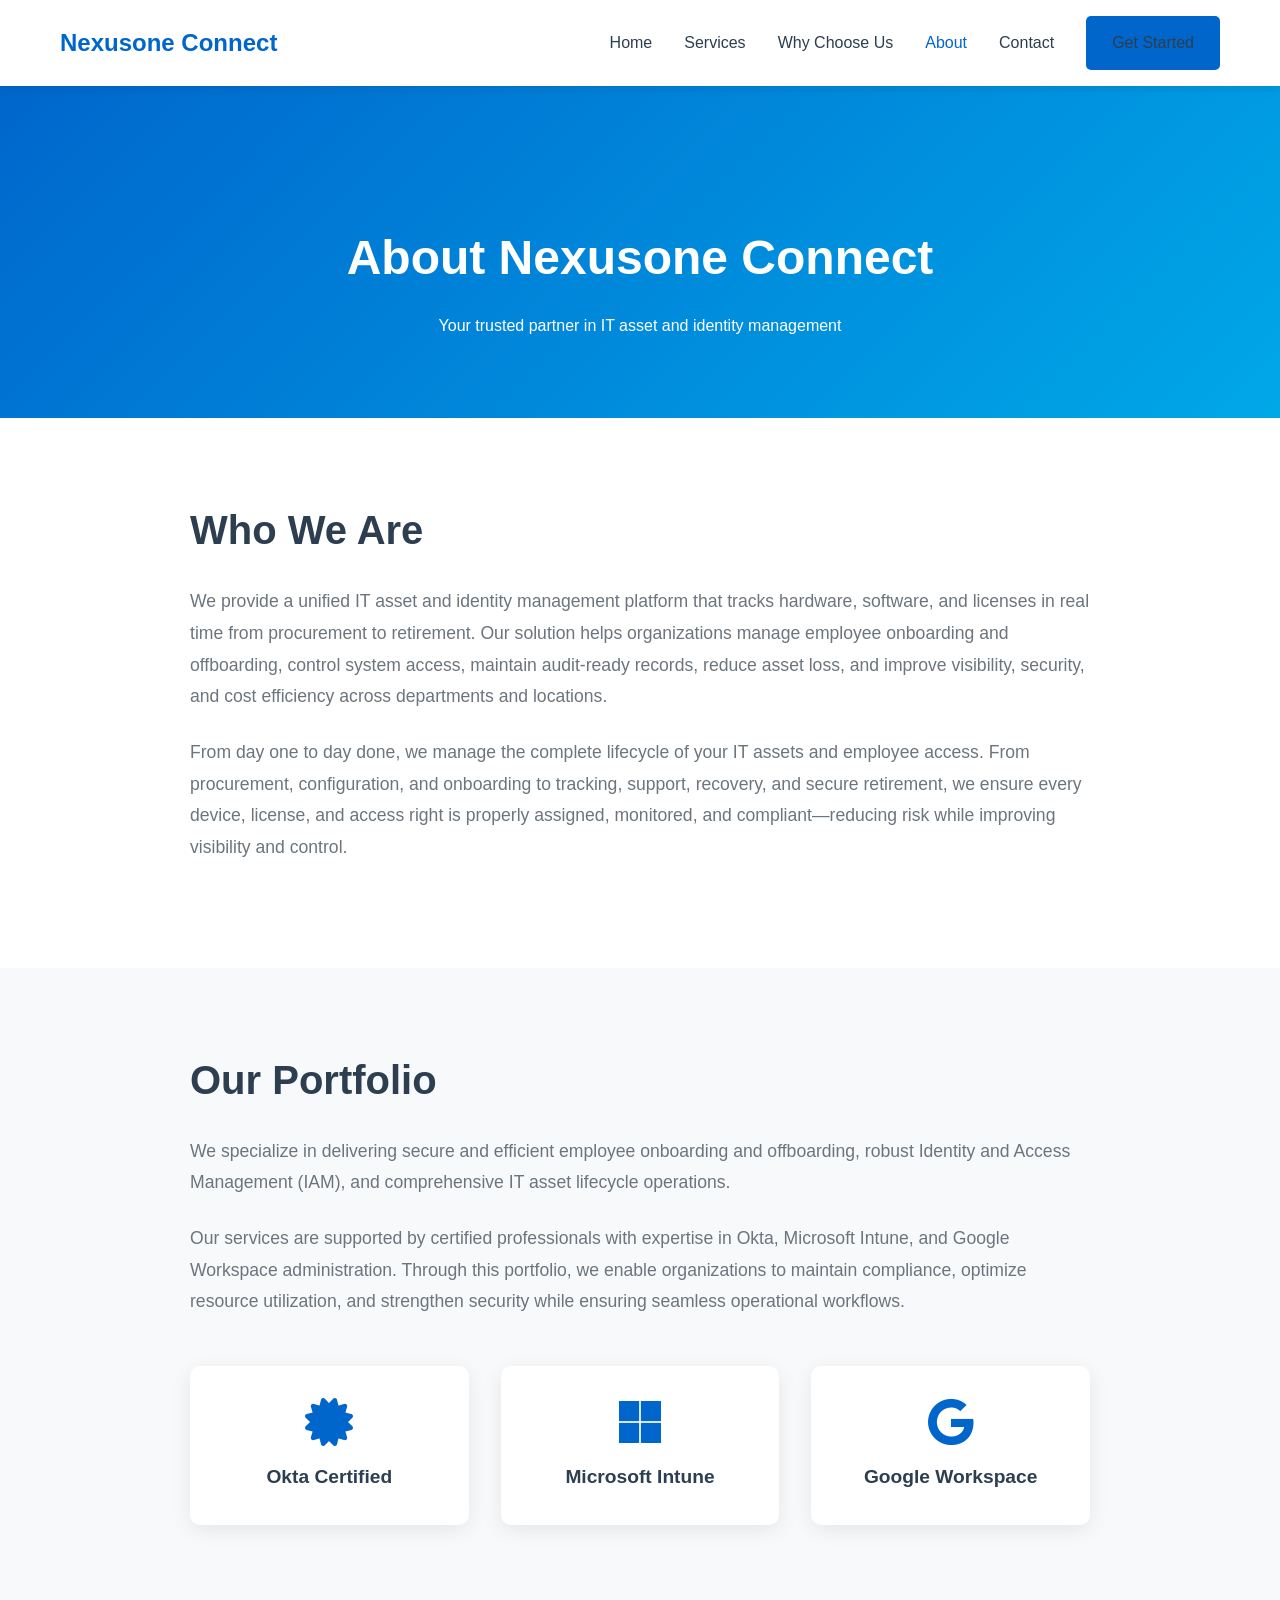
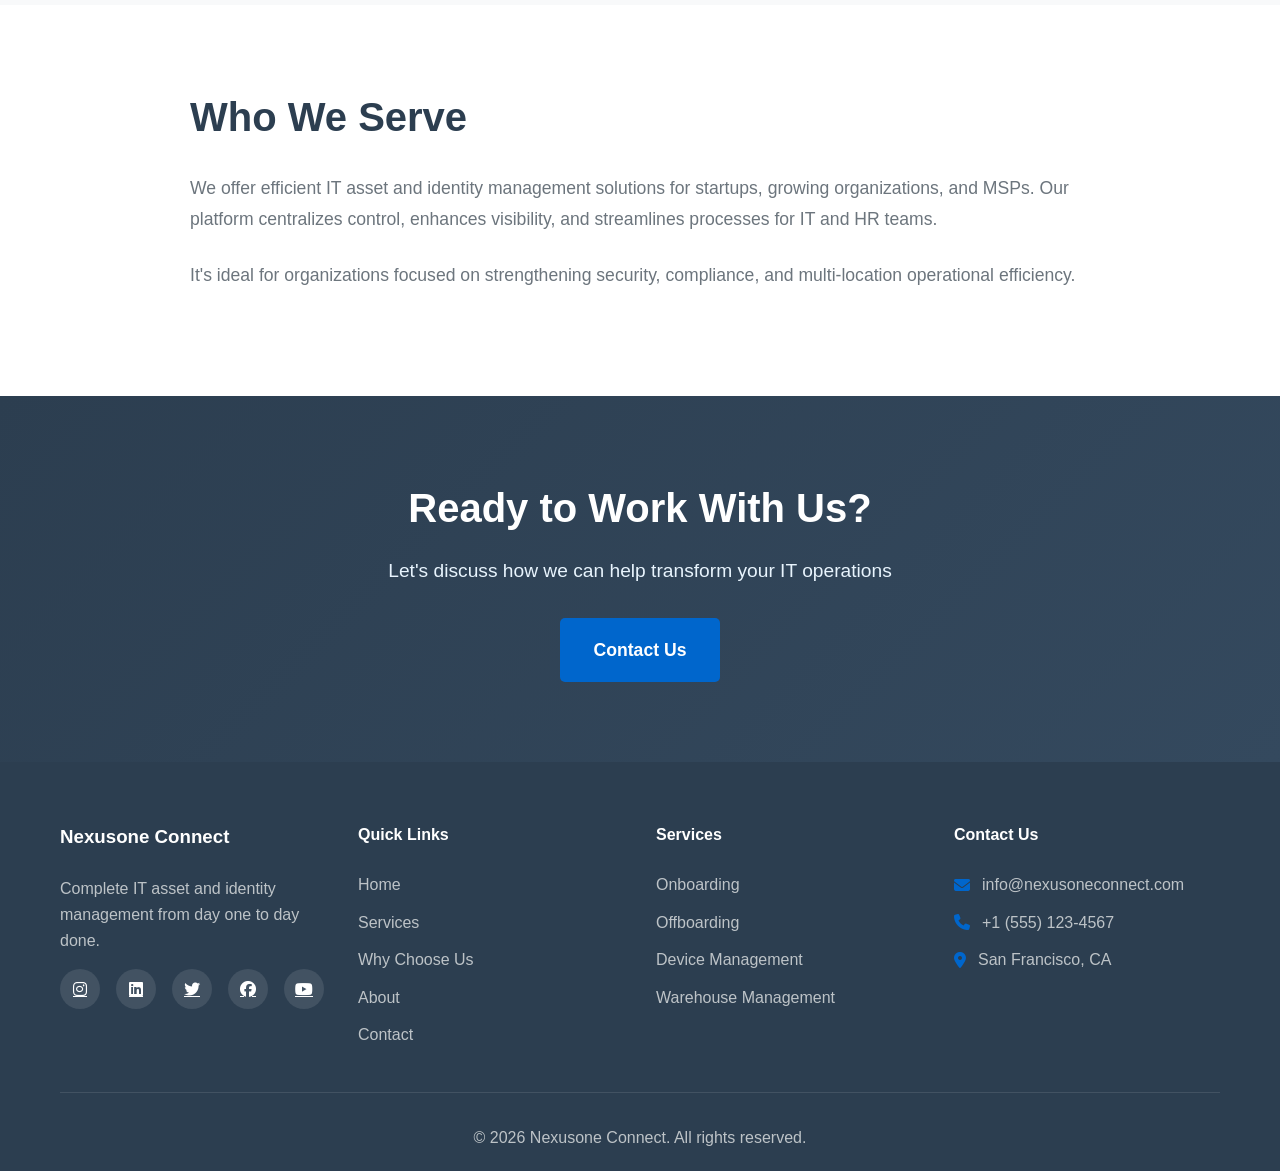
==== about.html @ 636fc8c2 "Complete Google Forms integration via Apps Script - all forms working" ====
<!DOCTYPE html>
<html lang="en">
<head>
    <meta charset="UTF-8">
    <meta name="viewport" content="width=device-width, initial-scale=1.0">
    <meta name="description" content="About Nexusone Connect - IT asset and identity management experts">
    <title>About Us - Nexusone Connect</title>
    <link rel="stylesheet" href="css/style.css">
    <link rel="stylesheet" href="https://cdnjs.cloudflare.com/ajax/libs/font-awesome/6.4.0/css/all.min.css">
    <style>
        .page-header {
            background: linear-gradient(135deg, #0066CC 0%, #00A8E8 100%);
            color: white;
            padding: 150px 0 80px;
            margin-top: 70px;
            text-align: center;
        }
        .page-header h1 {
            font-size: 3rem;
            margin-bottom: 1rem;
        }
        .about-section {
            padding: 80px 0;
        }
        .about-section:nth-child(even) {
            background: var(--bg-light);
        }
        .about-content {
            max-width: 900px;
            margin: 0 auto;
        }
        .about-content h2 {
            font-size: 2.5rem;
            color: var(--secondary-color);
            margin-bottom: 1.5rem;
        }
        .about-content p {
            font-size: 1.1rem;
            line-height: 1.8;
            color: var(--text-light);
            margin-bottom: 1.5rem;
        }
        .certifications {
            display: grid;
            grid-template-columns: repeat(auto-fit, minmax(200px, 1fr));
            gap: 2rem;
            margin-top: 3rem;
        }
        .cert-card {
            background: white;
            padding: 2rem;
            border-radius: 10px;
            text-align: center;
            box-shadow: 0 5px 20px rgba(0,0,0,0.08);
        }
        .cert-card i {
            font-size: 3rem;
            color: var(--primary-color);
            margin-bottom: 1rem;
        }
        .cert-card h3 {
            font-size: 1.2rem;
            color: var(--secondary-color);
        }
        @media (max-width: 768px) {
            .page-header h1 {
                font-size: 2rem;
            }
        }
    </style>
</head>
<body>
    <!-- Navigation -->
    <nav class="navbar" id="navbar">
        <div class="container">
            <div class="nav-wrapper">
                <div class="logo">
                    <a href="index.html">Nexusone Connect</a>
                </div>
                <div class="nav-toggle" id="navToggle">
                    <span></span>
                    <span></span>
                    <span></span>
                </div>
                <ul class="nav-menu" id="navMenu">
                    <li><a href="index.html">Home</a></li>
                    <li><a href="services.html">Services</a></li>
                    <li><a href="why-choose-us.html">Why Choose Us</a></li>
                    <li><a href="about.html" class="active">About</a></li>
                    <li><a href="contact.html">Contact</a></li>
                    <li><a href="#" class="btn-primary" id="inquiryBtn">Get Started</a></li>
                </ul>
            </div>
        </div>
    </nav>

    <!-- Page Header -->
    <section class="page-header">
        <div class="container">
            <h1>About Nexusone Connect</h1>
            <p>Your trusted partner in IT asset and identity management</p>
        </div>
    </section>

    <!-- About Content -->
    <section class="about-section">
        <div class="container">
            <div class="about-content">
                <h2>Who We Are</h2>
                <p>We provide a unified IT asset and identity management platform that tracks hardware, software, and licenses in real time from procurement to retirement. Our solution helps organizations manage employee onboarding and offboarding, control system access, maintain audit-ready records, reduce asset loss, and improve visibility, security, and cost efficiency across departments and locations.</p>
                <p>From day one to day done, we manage the complete lifecycle of your IT assets and employee access. From procurement, configuration, and onboarding to tracking, support, recovery, and secure retirement, we ensure every device, license, and access right is properly assigned, monitored, and compliant—reducing risk while improving visibility and control.</p>
            </div>
        </div>
    </section>

    <!-- Portfolio Section -->
    <section class="about-section">
        <div class="container">
            <div class="about-content">
                <h2>Our Portfolio</h2>
                <p>We specialize in delivering secure and efficient employee onboarding and offboarding, robust Identity and Access Management (IAM), and comprehensive IT asset lifecycle operations.</p>
                <p>Our services are supported by certified professionals with expertise in Okta, Microsoft Intune, and Google Workspace administration. Through this portfolio, we enable organizations to maintain compliance, optimize resource utilization, and strengthen security while ensuring seamless operational workflows.</p>

                <div class="certifications">
                    <div class="cert-card">
                        <i class="fas fa-certificate"></i>
                        <h3>Okta Certified</h3>
                    </div>
                    <div class="cert-card">
                        <i class="fab fa-microsoft"></i>
                        <h3>Microsoft Intune</h3>
                    </div>
                    <div class="cert-card">
                        <i class="fab fa-google"></i>
                        <h3>Google Workspace</h3>
                    </div>
                </div>
            </div>
        </div>
    </section>

    <!-- Target Audience -->
    <section class="about-section">
        <div class="container">
            <div class="about-content">
                <h2>Who We Serve</h2>
                <p>We offer efficient IT asset and identity management solutions for startups, growing organizations, and MSPs. Our platform centralizes control, enhances visibility, and streamlines processes for IT and HR teams.</p>
                <p>It's ideal for organizations focused on strengthening security, compliance, and multi-location operational efficiency.</p>
            </div>
        </div>
    </section>

    <!-- CTA Section -->
    <section class="cta-section">
        <div class="container">
            <div class="cta-content">
                <h2>Ready to Work With Us?</h2>
                <p>Let's discuss how we can help transform your IT operations</p>
                <a href="contact.html" class="btn-primary btn-large">Contact Us</a>
            </div>
        </div>
    </section>

    <!-- Footer -->
    <footer class="footer">
        <div class="container">
            <div class="footer-grid">
                <div class="footer-col">
                    <h3>Nexusone Connect</h3>
                    <p>Complete IT asset and identity management from day one to day done.</p>
                    <div class="social-links">
                        <a href="https://www.instagram.com/ragava538_/" target="_blank" title="Instagram"><i class="fab fa-instagram"></i></a>
                        <a href="https://www.linkedin.com/company/nexusone" target="_blank" title="LinkedIn"><i class="fab fa-linkedin"></i></a>
                        <a href="https://twitter.com/nexusone" target="_blank" title="Twitter"><i class="fab fa-twitter"></i></a>
                        <a href="https://www.facebook.com/nexusone" target="_blank" title="Facebook"><i class="fab fa-facebook"></i></a>
                        <a href="https://www.youtube.com/@nexusone" target="_blank" title="YouTube"><i class="fab fa-youtube"></i></a>
                    </div>
                </div>
                <div class="footer-col">
                    <h4>Quick Links</h4>
                    <ul>
                        <li><a href="index.html">Home</a></li>
                        <li><a href="services.html">Services</a></li>
                        <li><a href="why-choose-us.html">Why Choose Us</a></li>
                        <li><a href="about.html">About</a></li>
                        <li><a href="contact.html">Contact</a></li>
                    </ul>
                </div>
                <div class="footer-col">
                    <h4>Services</h4>
                    <ul>
                        <li><a href="services.html#onboarding">Onboarding</a></li>
                        <li><a href="services.html#offboarding">Offboarding</a></li>
                        <li><a href="services.html#device-management">Device Management</a></li>
                        <li><a href="services.html#warehouse">Warehouse Management</a></li>
                    </ul>
                </div>
                <div class="footer-col">
                    <h4>Contact Us</h4>
                    <ul class="contact-info">
                        <li><i class="fas fa-envelope"></i> info@nexusoneconnect.com</li>
                        <li><i class="fas fa-phone"></i> +1 (555) 123-4567</li>
                        <li><i class="fas fa-map-marker-alt"></i> San Francisco, CA</li>
                    </ul>
                </div>
            </div>
            <div class="footer-bottom">
                <p>&copy; 2024 Nexusone Connect. All rights reserved.</p>
            </div>
        </div>
    </footer>

    <!-- Inquiry Popup Modal -->
    <div class="modal" id="inquiryModal">
        <div class="modal-content">
            <span class="close-modal" id="closeModal">&times;</span>
            <h2>Get Started Today</h2>
            <p>Fill out the form below and our team will get back to you within 24 hours.</p>
            <form class="inquiry-form" id="inquiryForm">
                <div class="form-group">
                    <input type="text" name="name" placeholder="Full Name *" required>
                </div>
                <div class="form-group">
                    <input type="email" name="email" placeholder="Email Address *" required>
                </div>
                <div class="form-group">
                    <input type="tel" name="phone" placeholder="Phone Number">
                </div>
                <div class="form-group">
                    <input type="text" name="company" placeholder="Company Name">
                </div>
                <div class="form-group">
                    <input type="url" name="website" placeholder="Your Website URL (Optional)">
                </div>
                <div class="form-group">
                    <select name="service" required>
                        <option value="">Select Service *</option>
                        <option value="Web Development & Design">Web Development & Design</option>
                        <option value="Digital Marketing (SEO/PPC)">Digital Marketing (SEO/PPC)</option>
                        <option value="Cloud Solutions & Infrastructure">Cloud Solutions & Infrastructure</option>
                        <option value="Data Analytics & Reporting">Data Analytics & Reporting</option>
                        <option value="IT Support & Consulting">IT Support & Consulting</option>
                        <option value="General Inquiry">General Inquiry</option>
                    </select>
                </div>
                <div class="form-group">
                    <textarea name="message" rows="4" placeholder="Your Message *" required></textarea>
                </div>
                <button type="submit" class="btn-primary btn-large">Submit Inquiry</button>
            </form>
        </div>
    </div>

    <script src="js/script.js"></script>
</body>
</html>
---- css/style.css ----
/* Reset and Base Styles */
* {
    margin: 0;
    padding: 0;
    box-sizing: border-box;
}

:root {
    --primary-color: #0066CC;
    --secondary-color: #2C3E50;
    --accent-color: #00A8E8;
    --text-dark: #2C3E50;
    --text-light: #6C757D;
    --bg-light: #F8F9FA;
    --white: #FFFFFF;
    --success: #28A745;
    --transition: all 0.3s ease;
}

body {
    font-family: 'Segoe UI', Tahoma, Geneva, Verdana, sans-serif;
    line-height: 1.6;
    color: var(--text-dark);
    overflow-x: hidden;
}

.container {
    max-width: 1200px;
    margin: 0 auto;
    padding: 0 20px;
}

/* Navigation */
.navbar {
    background: var(--white);
    box-shadow: 0 2px 10px rgba(0,0,0,0.1);
    position: fixed;
    width: 100%;
    top: 0;
    z-index: 1000;
    transition: var(--transition);
}

.nav-wrapper {
    display: flex;
    justify-content: space-between;
    align-items: center;
    padding: 1rem 0;
}

.logo a {
    font-size: 1.5rem;
    font-weight: bold;
    color: var(--primary-color);
    text-decoration: none;
}

.nav-menu {
    display: flex;
    list-style: none;
    align-items: center;
    gap: 2rem;
}

.nav-menu a {
    text-decoration: none;
    color: var(--text-dark);
    font-weight: 500;
    transition: var(--transition);
}

.nav-menu a:hover,
.nav-menu a.active {
    color: var(--primary-color);
}

.nav-toggle {
    display: none;
    flex-direction: column;
    cursor: pointer;
}

.nav-toggle span {
    width: 25px;
    height: 3px;
    background: var(--primary-color);
    margin: 3px 0;
    transition: var(--transition);
}

/* Buttons */
.btn-primary, .btn-secondary {
    padding: 0.75rem 1.5rem;
    border-radius: 5px;
    text-decoration: none;
    font-weight: 600;
    transition: var(--transition);
    display: inline-block;
    border: 2px solid transparent;
}

.btn-primary {
    background: var(--primary-color);
    color: var(--white);
}

.btn-primary:hover {
    background: #0052A3;
    transform: translateY(-2px);
    box-shadow: 0 5px 15px rgba(0,102,204,0.3);
}

.btn-secondary {
    background: transparent;
    color: var(--primary-color);
    border-color: var(--primary-color);
}

.btn-secondary:hover {
    background: var(--primary-color);
    color: var(--white);
}

.btn-large {
    padding: 1rem 2rem;
    font-size: 1.1rem;
}

/* Hero Section */
.hero {
    background: linear-gradient(135deg, #0066CC 0%, #00A8E8 100%);
    color: var(--white);
    padding: 150px 0 100px;
    margin-top: 70px;
    text-align: center;
}

.hero-title {
    font-size: 3rem;
    margin-bottom: 1rem;
    font-weight: 700;
}

.hero-subtitle {
    font-size: 2rem;
    margin-bottom: 1.5rem;
    font-weight: 600;
    color: #E8F4FD;
}


/* Section Styles */
.section-header {
    text-align: center;
    margin-bottom: 3rem;
}

.section-header h2 {
    font-size: 2.5rem;
    color: var(--secondary-color);
    margin-bottom: 1rem;
}

.section-header p {
    font-size: 1.2rem;
    color: var(--text-light);
    max-width: 700px;
    margin: 0 auto;
}

/* What We Do Section */
.what-we-do {
    padding: 80px 0;
    background: var(--bg-light);
}

.features-grid {
    display: grid;
    grid-template-columns: repeat(auto-fit, minmax(250px, 1fr));
    gap: 2rem;
}

.feature-card {
    background: var(--white);
    padding: 2rem;
    border-radius: 10px;
    text-align: center;
    transition: var(--transition);
    box-shadow: 0 2px 10px rgba(0,0,0,0.05);
}

.feature-card:hover {
    transform: translateY(-10px);
    box-shadow: 0 10px 30px rgba(0,0,0,0.15);
}

.feature-icon {
    font-size: 3rem;
    color: var(--primary-color);
    margin-bottom: 1rem;
}

.feature-card h3 {
    font-size: 1.5rem;
    margin-bottom: 1rem;
    color: var(--secondary-color);
}

.feature-card p {
    color: var(--text-light);
    line-height: 1.8;
}

/* Core Services Section */
.core-services {
    padding: 80px 0;
}

.services-grid {
    display: grid;
    grid-template-columns: repeat(auto-fit, minmax(300px, 1fr));
    gap: 2rem;
}

.service-card {
    background: var(--white);
    padding: 2.5rem;
    border-radius: 10px;
    border: 2px solid #E9ECEF;
    transition: var(--transition);
}

.service-card:hover {
    border-color: var(--primary-color);
    box-shadow: 0 10px 30px rgba(0,102,204,0.1);
    transform: translateY(-5px);
}

.service-icon {
    font-size: 3rem;
    color: var(--primary-color);
    margin-bottom: 1.5rem;
}

.service-card h3 {
    font-size: 1.8rem;
    margin-bottom: 1rem;
    color: var(--secondary-color);
}

.service-card p {
    color: var(--text-light);
    margin-bottom: 1.5rem;
    line-height: 1.8;
}

.service-link {
    color: var(--primary-color);
    text-decoration: none;
    font-weight: 600;
    transition: var(--transition);
}

.service-link:hover {
    color: var(--accent-color);
}

.service-link i {
    margin-left: 0.5rem;
    transition: var(--transition);
}

.service-link:hover i {
    transform: translateX(5px);
}

/* CTA Section */
.cta-section {
    background: linear-gradient(135deg, #2C3E50 0%, #34495E 100%);
    color: var(--white);
    padding: 80px 0;
    text-align: center;
}

.cta-content h2 {
    font-size: 2.5rem;
    margin-bottom: 1rem;
}

.cta-content p {
    font-size: 1.2rem;
    margin-bottom: 2rem;
    color: #E8F4FD;
}

/* Footer */
.footer {
    background: var(--secondary-color);
    color: var(--white);
    padding: 60px 0 20px;
}

.footer-grid {
    display: grid;
    grid-template-columns: repeat(auto-fit, minmax(250px, 1fr));
    gap: 2rem;
    margin-bottom: 2rem;
}

.footer-col h3, .footer-col h4 {
    margin-bottom: 1.5rem;
    color: var(--white);
}

.footer-col p {
    color: #BDC3C7;
    margin-bottom: 1rem;
}

.footer-col ul {
    list-style: none;
}

.footer-col ul li {
    margin-bottom: 0.75rem;
}

.footer-col ul li a {
    color: #BDC3C7;
    text-decoration: none;
    transition: var(--transition);
}

.footer-col ul li a:hover {
    color: var(--white);
    padding-left: 5px;
}

.contact-info li {
    display: flex;
    align-items: center;
    gap: 0.75rem;
    color: #BDC3C7;
}

.contact-info i {
    color: var(--primary-color);
}

.social-links {
    display: flex;
    gap: 1rem;
}

.social-links a {
    width: 40px;
    height: 40px;
    background: rgba(255,255,255,0.1);
    border-radius: 50%;
    display: flex;
    align-items: center;
    justify-content: center;
    color: var(--white);
    transition: var(--transition);
}

.social-links a:hover {
    background: var(--primary-color);
    transform: translateY(-3px);
}

.footer-bottom {
    text-align: center;
    padding-top: 2rem;
    border-top: 1px solid rgba(255,255,255,0.1);
    color: #BDC3C7;
}


/* Modal Styles */
.modal {
    display: none;
    position: fixed;
    z-index: 2000;
    left: 0;
    top: 0;
    width: 100%;
    height: 100%;
    background: rgba(0,0,0,0.7);
    animation: fadeIn 0.3s ease;
}

.modal-content {
    background: var(--white);
    margin: 5% auto;
    padding: 3rem;
    border-radius: 10px;
    max-width: 600px;
    position: relative;
    animation: slideDown 0.3s ease;
}

@keyframes slideDown {
    from {
        transform: translateY(-50px);
        opacity: 0;
    }
    to {
        transform: translateY(0);
        opacity: 1;
    }
}

.close-modal {
    position: absolute;
    right: 20px;
    top: 20px;
    font-size: 2rem;
    cursor: pointer;
    color: var(--text-light);
    transition: var(--transition);
}

.close-modal:hover {
    color: var(--primary-color);
}

.modal-content h2 {
    color: var(--secondary-color);
    margin-bottom: 1rem;
}

.modal-content p {
    color: var(--text-light);
    margin-bottom: 2rem;
}

/* Form Styles */
.inquiry-form .form-group {
    margin-bottom: 1.5rem;
}

.inquiry-form input,
.inquiry-form select,
.inquiry-form textarea {
    width: 100%;
    padding: 1rem;
    border: 2px solid #E9ECEF;
    border-radius: 5px;
    font-size: 1rem;
    transition: var(--transition);
    font-family: inherit;
}

.inquiry-form input:focus,
.inquiry-form select:focus,
.inquiry-form textarea:focus {
    outline: none;
    border-color: var(--primary-color);
}

.inquiry-form button {
    width: 100%;
    border: none;
    cursor: pointer;
}

/* Responsive Design */
@media (max-width: 768px) {
    .nav-menu {
        position: fixed;
        left: -100%;
        top: 70px;
        flex-direction: column;
        background: var(--white);
        width: 100%;
        text-align: center;
        transition: 0.3s;
        box-shadow: 0 10px 27px rgba(0,0,0,0.05);
        padding: 2rem 0;
    }

    .nav-menu.active {
        left: 0;
    }

    .nav-toggle {
        display: flex;
    }

    .hero-title {
        font-size: 2rem;
    }

    .hero-subtitle {
        font-size: 1.5rem;
    }

    .hero-description {
        font-size: 1rem;
    }

    .hero-buttons {
        flex-direction: column;
        align-items: center;
    }

    .section-header h2 {
        font-size: 2rem;
    }

    .features-grid,
    .services-grid {
        grid-template-columns: 1fr;
    }

    .modal-content {
        margin: 10% 20px;
        padding: 2rem;
    }
}


.hero-description {
    font-size: 1.2rem;
    max-width: 800px;
    margin: 0 auto 2rem;
    line-height: 1.8;
    color: #E8F4FD;
}

.hero-buttons {
    display: flex;
    gap: 1rem;
    justify-content: center;
    flex-wrap: wrap;
}

/* Animations */
.fade-in {
    animation: fadeIn 1s ease-in;
}

.fade-in-delay {
    animation: fadeIn 1s ease-in 0.3s both;
}

.fade-in-delay-2 {
    animation: fadeIn 1s ease-in 0.6s both;
}

.fade-in-delay-3 {
    animation: fadeIn 1s ease-in 0.9s both;
}

@keyframes fadeIn {
    from {
        opacity: 0;
        transform: translateY(20px);
    }
    to {
        opacity: 1;
        transform: translateY(0);
    }
}
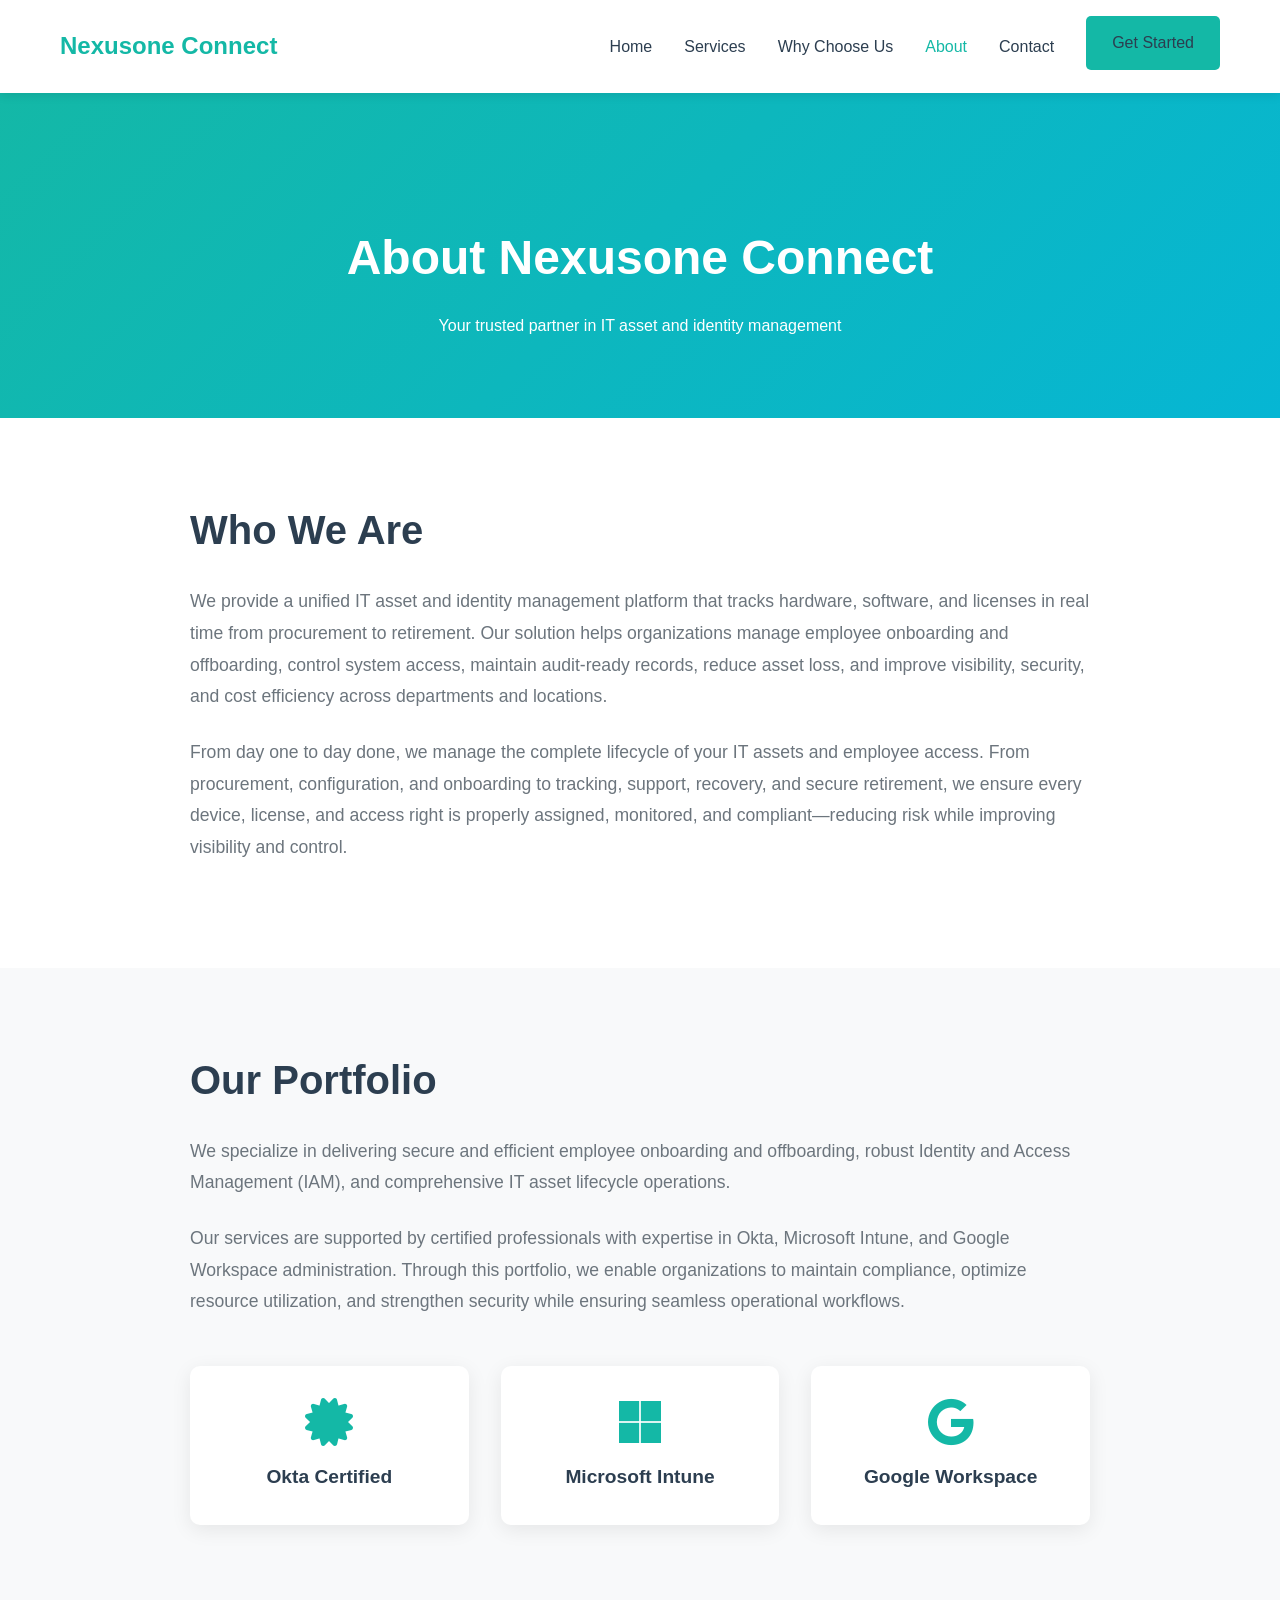
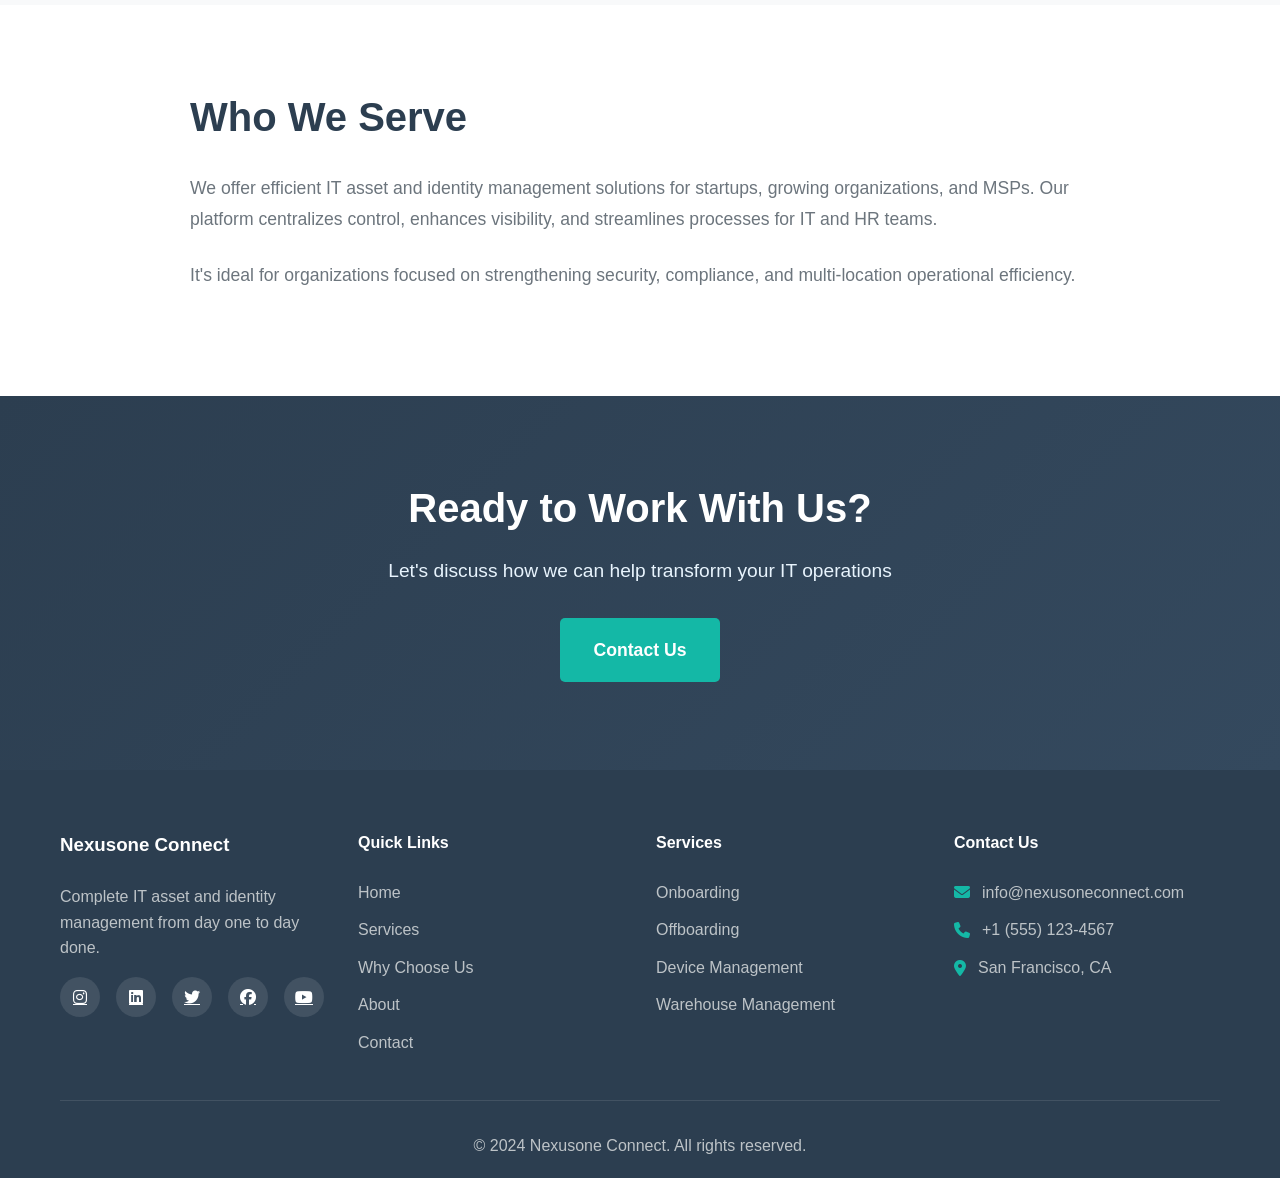
==== commit 5adb3004: "🎨 Complete website redesign: Teal/Cyan theme + spectacular hero animations COLOR THEME CHANGES: - Ch" ====
--- a/about.html
+++ b/about.html
@@ -9,11 +9,13 @@
     <link rel="stylesheet" href="https://cdnjs.cloudflare.com/ajax/libs/font-awesome/6.4.0/css/all.min.css">
     <style>
         .page-header {
-            background: linear-gradient(135deg, #0066CC 0%, #00A8E8 100%);
+            background: linear-gradient(135deg, var(--gradient-start) 0%, var(--gradient-mid) 100%);
             color: white;
             padding: 150px 0 80px;
             margin-top: 70px;
             text-align: center;
+            position: relative;
+            overflow: hidden;
         }
         .page-header h1 {
             font-size: 3rem;
@@ -70,6 +72,11 @@
     </style>
 </head>
 <body>
+    <!-- Page Loader -->
+    <div class="page-loader" id="pageLoader">
+        <div class="spinner"></div>
+    </div>
+
     <!-- Navigation -->
     <nav class="navbar" id="navbar">
         <div class="container">
@@ -251,6 +258,7 @@
         </div>
     </div>
 
+    <script src="js/animations.js"></script>
     <script src="js/script.js"></script>
 </body>
 </html>
--- a/css/style.css
+++ b/css/style.css
@@ -6,14 +6,19 @@
 }
 
 :root {
-    --primary-color: #0066CC;
+    --primary-color: #14B8A6;
+    --primary-dark: #0F766E;
     --secondary-color: #2C3E50;
-    --accent-color: #00A8E8;
+    --accent-color: #06B6D4;
+    --accent-light: #22D3EE;
+    --gradient-start: #14B8A6;
+    --gradient-mid: #06B6D4;
+    --gradient-end: #22D3EE;
     --text-dark: #2C3E50;
     --text-light: #6C757D;
     --bg-light: #F8F9FA;
     --white: #FFFFFF;
-    --success: #28A745;
+    --success: #10B981;
     --transition: all 0.3s ease;
 }
 
@@ -105,9 +110,9 @@
 }
 
 .btn-primary:hover {
-    background: #0052A3;
+    background: var(--primary-dark);
     transform: translateY(-2px);
-    box-shadow: 0 5px 15px rgba(0,102,204,0.3);
+    box-shadow: 0 5px 15px rgba(20, 184, 166, 0.4);
 }
 
 .btn-secondary {
@@ -564,3 +569,621 @@
     }
 }
 
+
+
+/* ==========================================
+   MODERN ANIMATIONS & ENHANCEMENTS
+   ========================================== */
+
+/* Smooth scrolling */
+html {
+    scroll-behavior: smooth;
+}
+
+/* Navbar scroll effect */
+.navbar.scrolled {
+    box-shadow: 0 4px 20px rgba(0,0,0,0.15);
+}
+
+.navbar {
+    transition: transform 0.3s ease, box-shadow 0.3s ease;
+}
+
+/* Enhanced Hero Section with Gradient Animation */
+.hero {
+    position: relative;
+    background: linear-gradient(270deg, var(--gradient-start), var(--gradient-mid), var(--gradient-end), var(--gradient-mid), var(--gradient-start));
+    background-size: 400% 400%;
+    animation: gradientShift 15s ease infinite;
+    overflow: hidden;
+}
+
+
+/* ========== ENHANCED HERO BACKGROUND ANIMATIONS ========== */
+
+/* Animated Geometric Shapes */
+.hero::before {
+    content: '';
+    position: absolute;
+    top: -50%;
+    right: -10%;
+    width: 800px;
+    height: 800px;
+    background: radial-gradient(circle, rgba(255,255,255,0.1) 0%, transparent 70%);
+    border-radius: 50%;
+    animation: floatShape1 20s ease-in-out infinite;
+    z-index: 1;
+}
+
+.hero::after {
+    content: '';
+    position: absolute;
+    bottom: -30%;
+    left: -5%;
+    width: 600px;
+    height: 600px;
+    background: radial-gradient(circle, rgba(255,255,255,0.08) 0%, transparent 70%);
+    border-radius: 50%;
+    animation: floatShape2 15s ease-in-out infinite;
+    z-index: 1;
+}
+
+@keyframes floatShape1 {
+    0%, 100% {
+        transform: translate(0, 0) scale(1);
+    }
+    33% {
+        transform: translate(50px, -80px) scale(1.1);
+    }
+    66% {
+        transform: translate(-30px, 50px) scale(0.9);
+    }
+}
+
+@keyframes floatShape2 {
+    0%, 100% {
+        transform: translate(0, 0) scale(1) rotate(0deg);
+    }
+    50% {
+        transform: translate(-60px, -40px) scale(1.15) rotate(180deg);
+    }
+}
+
+/* Animated Grid Background */
+.hero-grid {
+    position: absolute;
+    top: 0;
+    left: 0;
+    width: 100%;
+    height: 100%;
+    background-image:
+        linear-gradient(rgba(255,255,255,0.03) 1px, transparent 1px),
+        linear-gradient(90deg, rgba(255,255,255,0.03) 1px, transparent 1px);
+    background-size: 50px 50px;
+    animation: gridMove 20s linear infinite;
+    z-index: 0;
+}
+
+@keyframes gridMove {
+    0% {
+        background-position: 0 0;
+    }
+    100% {
+        background-position: 50px 50px;
+    }
+}
+
+/* Glowing Orbs */
+.hero-orb {
+    position: absolute;
+    border-radius: 50%;
+    filter: blur(40px);
+    opacity: 0.3;
+    animation: orbFloat 15s ease-in-out infinite;
+    z-index: 1;
+}
+
+.hero-orb-1 {
+    top: 20%;
+    left: 10%;
+    width: 200px;
+    height: 200px;
+    background: radial-gradient(circle, rgba(34, 211, 238, 0.6), transparent);
+    animation-delay: 0s;
+}
+
+.hero-orb-2 {
+    top: 60%;
+    right: 15%;
+    width: 150px;
+    height: 150px;
+    background: radial-gradient(circle, rgba(16, 185, 129, 0.5), transparent);
+    animation-delay: 5s;
+}
+
+.hero-orb-3 {
+    bottom: 20%;
+    left: 30%;
+    width: 180px;
+    height: 180px;
+    background: radial-gradient(circle, rgba(6, 182, 212, 0.4), transparent);
+    animation-delay: 10s;
+}
+
+@keyframes orbFloat {
+    0%, 100% {
+        transform: translate(0, 0) scale(1);
+    }
+    25% {
+        transform: translate(50px, -50px) scale(1.2);
+    }
+    50% {
+        transform: translate(-30px, 30px) scale(0.8);
+    }
+    75% {
+        transform: translate(40px, 20px) scale(1.1);
+    }
+}
+
+/* Animated Wave at Bottom */
+.hero-wave {
+    position: absolute;
+    bottom: -5px;
+    left: 0;
+    width: 100%;
+    height: 100px;
+    z-index: 2;
+}
+
+.hero-wave svg {
+    width: 100%;
+    height: 100%;
+}
+
+.wave-path {
+    animation: waveAnimation 10s ease-in-out infinite;
+}
+
+@keyframes waveAnimation {
+    0%, 100% {
+        d: path("M0,50 Q250,20 500,50 T1000,50 T1500,50 T2000,50 V100 H0 Z");
+    }
+    50% {
+        d: path("M0,50 Q250,80 500,50 T1000,50 T1500,50 T2000,50 V100 H0 Z");
+    }
+}
+
+/* Floating Geometric Shapes */
+.hero-shapes {
+    position: absolute;
+    width: 100%;
+    height: 100%;
+    top: 0;
+    left: 0;
+    overflow: hidden;
+    z-index: 1;
+}
+
+.shape {
+    position: absolute;
+    opacity: 0.1;
+    animation: shapeFloat 20s linear infinite;
+}
+
+.shape-circle {
+    width: 80px;
+    height: 80px;
+    border: 3px solid rgba(255, 255, 255, 0.3);
+    border-radius: 50%;
+    top: 30%;
+    left: 20%;
+    animation-duration: 25s;
+}
+
+.shape-square {
+    width: 60px;
+    height: 60px;
+    border: 3px solid rgba(255, 255, 255, 0.3);
+    transform: rotate(45deg);
+    top: 50%;
+    right: 25%;
+    animation-duration: 30s;
+    animation-delay: 5s;
+}
+
+.shape-triangle {
+    width: 0;
+    height: 0;
+    border-left: 40px solid transparent;
+    border-right: 40px solid transparent;
+    border-bottom: 70px solid rgba(255, 255, 255, 0.3);
+    bottom: 30%;
+    left: 60%;
+    animation-duration: 35s;
+    animation-delay: 10s;
+}
+
+@keyframes shapeFloat {
+    0%, 100% {
+        transform: translateY(0) rotate(0deg);
+    }
+    25% {
+        transform: translateY(-30px) rotate(90deg);
+    }
+    50% {
+        transform: translateY(20px) rotate(180deg);
+    }
+    75% {
+        transform: translateY(-15px) rotate(270deg);
+    }
+}
+
+/* Enhanced Particles with Colors */
+.particle-colored {
+    position: absolute;
+    border-radius: 50%;
+    animation: particleColorFloat 15s infinite ease-in-out;
+    z-index: 1;
+}
+
+@keyframes particleColorFloat {
+    0%, 100% {
+        transform: translate(0, 0) scale(1);
+        opacity: 0;
+    }
+    10% {
+        opacity: 0.8;
+    }
+    90% {
+        opacity: 0.8;
+    }
+    100% {
+        transform: translate(var(--tx), var(--ty)) scale(0.5);
+        opacity: 0;
+    }
+}
+
+/* Animated Light Rays */
+.light-rays {
+    position: absolute;
+    top: 0;
+    left: 0;
+    width: 100%;
+    height: 100%;
+    overflow: hidden;
+    z-index: 1;
+}
+
+.light-ray {
+    position: absolute;
+    width: 2px;
+    height: 100%;
+    background: linear-gradient(to bottom, transparent, rgba(255,255,255,0.1), transparent);
+    animation: rayMove 8s linear infinite;
+}
+
+.light-ray:nth-child(1) {
+    left: 10%;
+    animation-delay: 0s;
+}
+
+.light-ray:nth-child(2) {
+    left: 30%;
+    animation-delay: 2s;
+}
+
+.light-ray:nth-child(3) {
+    left: 50%;
+    animation-delay: 4s;
+}
+
+.light-ray:nth-child(4) {
+    left: 70%;
+    animation-delay: 6s;
+}
+
+.light-ray:nth-child(5) {
+    left: 90%;
+    animation-delay: 1s;
+}
+
+@keyframes rayMove {
+    0% {
+        transform: translateY(-100%);
+        opacity: 0;
+    }
+    50% {
+        opacity: 1;
+    }
+    100% {
+        transform: translateY(100%);
+        opacity: 0;
+    }
+}
+
+@keyframes gradientShift {
+    0% { background-position: 0% 50%; }
+    50% { background-position: 100% 50%; }
+    100% { background-position: 0% 50%; }
+}
+
+/* Particle Background Styles */
+.particles-bg {
+    position: absolute;
+    width: 100%;
+    height: 100%;
+    top: 0;
+    left: 0;
+    overflow: hidden;
+    pointer-events: none;
+    z-index: 0;
+}
+
+.particle {
+    position: absolute;
+    width: 4px;
+    height: 4px;
+    background: rgba(255, 255, 255, 0.6);
+    border-radius: 50%;
+    animation: particleFloat 15s infinite ease-in-out;
+}
+
+@keyframes particleFloat {
+    0%, 100% {
+        transform: translate(0, 0) scale(1);
+        opacity: 0;
+    }
+    10% { opacity: 1; }
+    90% { opacity: 1; }
+    100% {
+        transform: translate(var(--tx), var(--ty)) scale(0);
+        opacity: 0;
+    }
+}
+
+.hero-content {
+    position: relative;
+    z-index: 1;
+}
+
+/* Scroll Reveal Animations */
+.scroll-reveal {
+    opacity: 0;
+    transform: translateY(50px);
+    transition: all 0.8s cubic-bezier(0.165, 0.84, 0.44, 1);
+}
+
+.scroll-reveal.active {
+    opacity: 1;
+    transform: translateY(0);
+}
+
+.scroll-reveal-left {
+    opacity: 0;
+    transform: translateX(-50px);
+    transition: all 0.8s cubic-bezier(0.165, 0.84, 0.44, 1);
+}
+
+.scroll-reveal-left.active {
+    opacity: 1;
+    transform: translateX(0);
+}
+
+.scroll-reveal-right {
+    opacity: 0;
+    transform: translateX(50px);
+    transition: all 0.8s cubic-bezier(0.165, 0.84, 0.44, 1);
+}
+
+.scroll-reveal-right.active {
+    opacity: 1;
+    transform: translateX(0);
+}
+
+.scroll-reveal-scale {
+    opacity: 0;
+    transform: scale(0.8);
+    transition: all 0.8s cubic-bezier(0.165, 0.84, 0.44, 1);
+}
+
+.scroll-reveal-scale.active {
+    opacity: 1;
+    transform: scale(1);
+}
+
+/* Stagger delays for multiple elements */
+.scroll-reveal:nth-child(1) { transition-delay: 0s; }
+.scroll-reveal:nth-child(2) { transition-delay: 0.1s; }
+.scroll-reveal:nth-child(3) { transition-delay: 0.2s; }
+.scroll-reveal:nth-child(4) { transition-delay: 0.3s; }
+
+/* Enhanced Card Hover Effects */
+.feature-card,
+.service-card {
+    transition: all 0.4s cubic-bezier(0.175, 0.885, 0.32, 1.275);
+    position: relative;
+    overflow: hidden;
+}
+
+.feature-card:hover,
+.service-card:hover {
+    transform: translateY(-15px) scale(1.02);
+    box-shadow: 0 25px 50px rgba(20, 184, 166, 0.25);
+}
+
+.feature-card::before,
+.service-card::before {
+    content: '';
+    position: absolute;
+    top: 0;
+    left: -100%;
+    width: 100%;
+    height: 100%;
+    background: linear-gradient(90deg, transparent, rgba(0, 168, 232, 0.1), transparent);
+    transition: left 0.6s ease;
+}
+
+.feature-card:hover::before,
+.service-card:hover::before {
+    left: 100%;
+}
+
+/* Enhanced Icon Animation */
+.feature-icon,
+.service-icon {
+    transition: all 0.3s ease;
+}
+
+.feature-card:hover .feature-icon,
+.service-card:hover .service-icon {
+    transform: scale(1.2) rotate(5deg);
+    color: var(--accent-color);
+}
+
+/* Button Shimmer Effect */
+.btn-primary,
+.btn-secondary {
+    position: relative;
+    overflow: hidden;
+    z-index: 1;
+}
+
+.btn-primary::after,
+.btn-secondary::after {
+    content: '';
+    position: absolute;
+    top: 0;
+    left: -100%;
+    width: 50%;
+    height: 100%;
+    background: linear-gradient(90deg, transparent, rgba(255, 255, 255, 0.3), transparent);
+    transition: left 0.5s ease;
+    z-index: -1;
+}
+
+.btn-primary:hover::after,
+.btn-secondary:hover::after {
+    left: 100%;
+}
+
+/* Page Loader */
+.page-loader {
+    position: fixed;
+    top: 0;
+    left: 0;
+    width: 100%;
+    height: 100%;
+    background: #fff;
+    display: flex;
+    justify-content: center;
+    align-items: center;
+    z-index: 9999;
+    transition: opacity 0.5s ease, visibility 0.5s ease;
+}
+
+.page-loader.hidden {
+    opacity: 0;
+    visibility: hidden;
+}
+
+.spinner {
+    width: 60px;
+    height: 60px;
+    border: 6px solid #f3f3f3;
+    border-top: 6px solid var(--primary-color);
+    border-radius: 50%;
+    animation: spin 1s linear infinite;
+}
+
+@keyframes spin {
+    0% { transform: rotate(0deg); }
+    100% { transform: rotate(360deg); }
+}
+
+/* Stats Counter Section */
+.stats-section {
+    background: linear-gradient(135deg, var(--gradient-start) 0%, var(--gradient-mid) 100%);
+    color: white;
+    padding: 80px 0;
+    position: relative;
+    overflow: hidden;
+}
+
+.stats-grid {
+    display: grid;
+    grid-template-columns: repeat(auto-fit, minmax(200px, 1fr));
+    gap: 40px;
+    margin-top: 40px;
+}
+
+.stat-card {
+    text-align: center;
+    padding: 20px;
+}
+
+.counter {
+    font-size: 3.5rem;
+    font-weight: 700;
+    color: white;
+    display: block;
+    margin-bottom: 10px;
+}
+
+.stat-label {
+    font-size: 1.1rem;
+    color: #E8F4FD;
+    font-weight: 500;
+}
+
+/* Parallax Effect */
+.parallax {
+    transition: transform 0.1s ease-out;
+    will-change: transform;
+}
+
+/* Tilt Card Effect */
+.tilt-card {
+    transition: transform 0.3s ease;
+    transform-style: preserve-3d;
+}
+
+/* Floating Animation */
+.float {
+    animation: float 3s ease-in-out infinite;
+}
+
+@keyframes float {
+    0%, 100% { transform: translateY(0px); }
+    50% { transform: translateY(-20px); }
+}
+
+/* Pulse Animation */
+.pulse {
+    animation: pulse 2s infinite;
+}
+
+@keyframes pulse {
+    0% {
+        transform: scale(1);
+        box-shadow: 0 0 0 0 rgba(20, 184, 166, 0.7);
+    }
+    50% {
+        transform: scale(1.05);
+        box-shadow: 0 0 0 20px rgba(20, 184, 166, 0);
+    }
+    100% {
+        transform: scale(1);
+        box-shadow: 0 0 0 0 rgba(20, 184, 166, 0);
+    }
+}
+
+/* Responsive Animations Disable for Reduced Motion */
+@media (prefers-reduced-motion: reduce) {
+    *,
+    *::before,
+    *::after {
+        animation-duration: 0.01ms !important;
+        animation-iteration-count: 1 !important;
+        transition-duration: 0.01ms !important;
+    }
+}
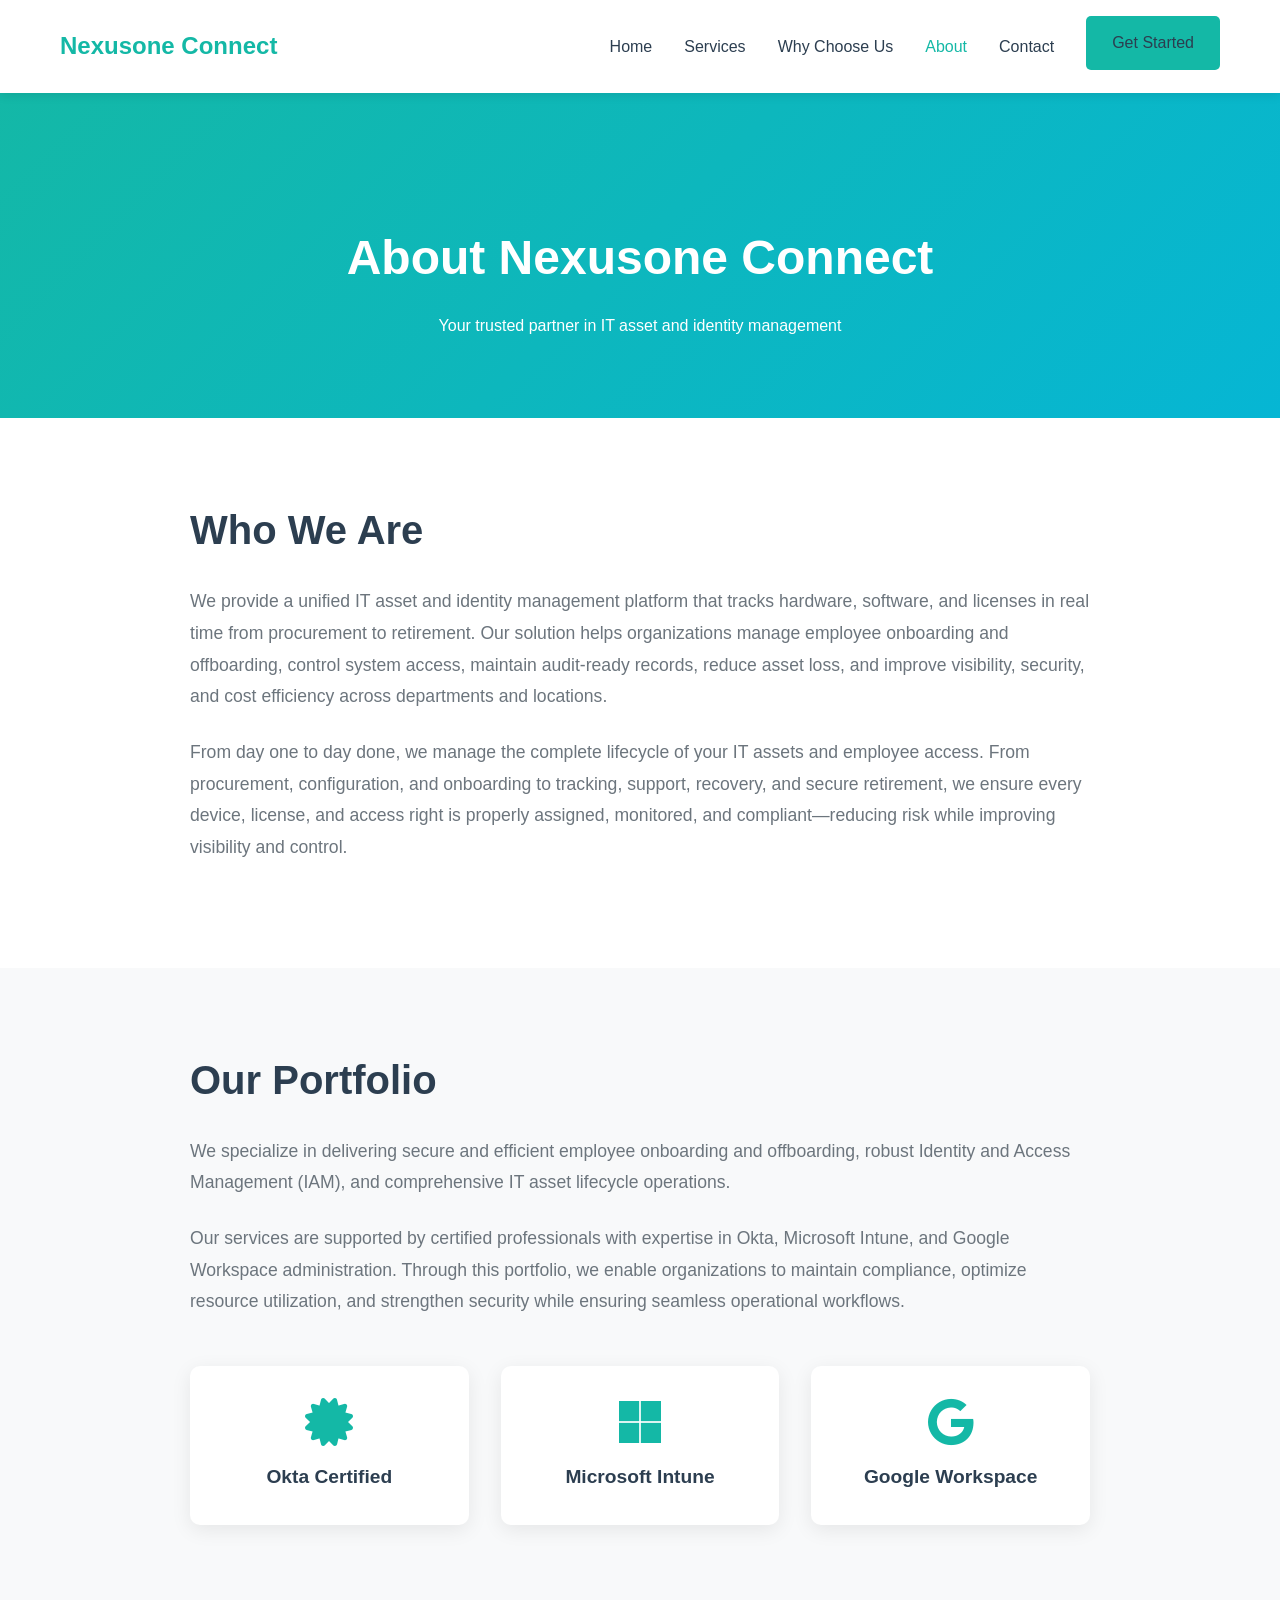
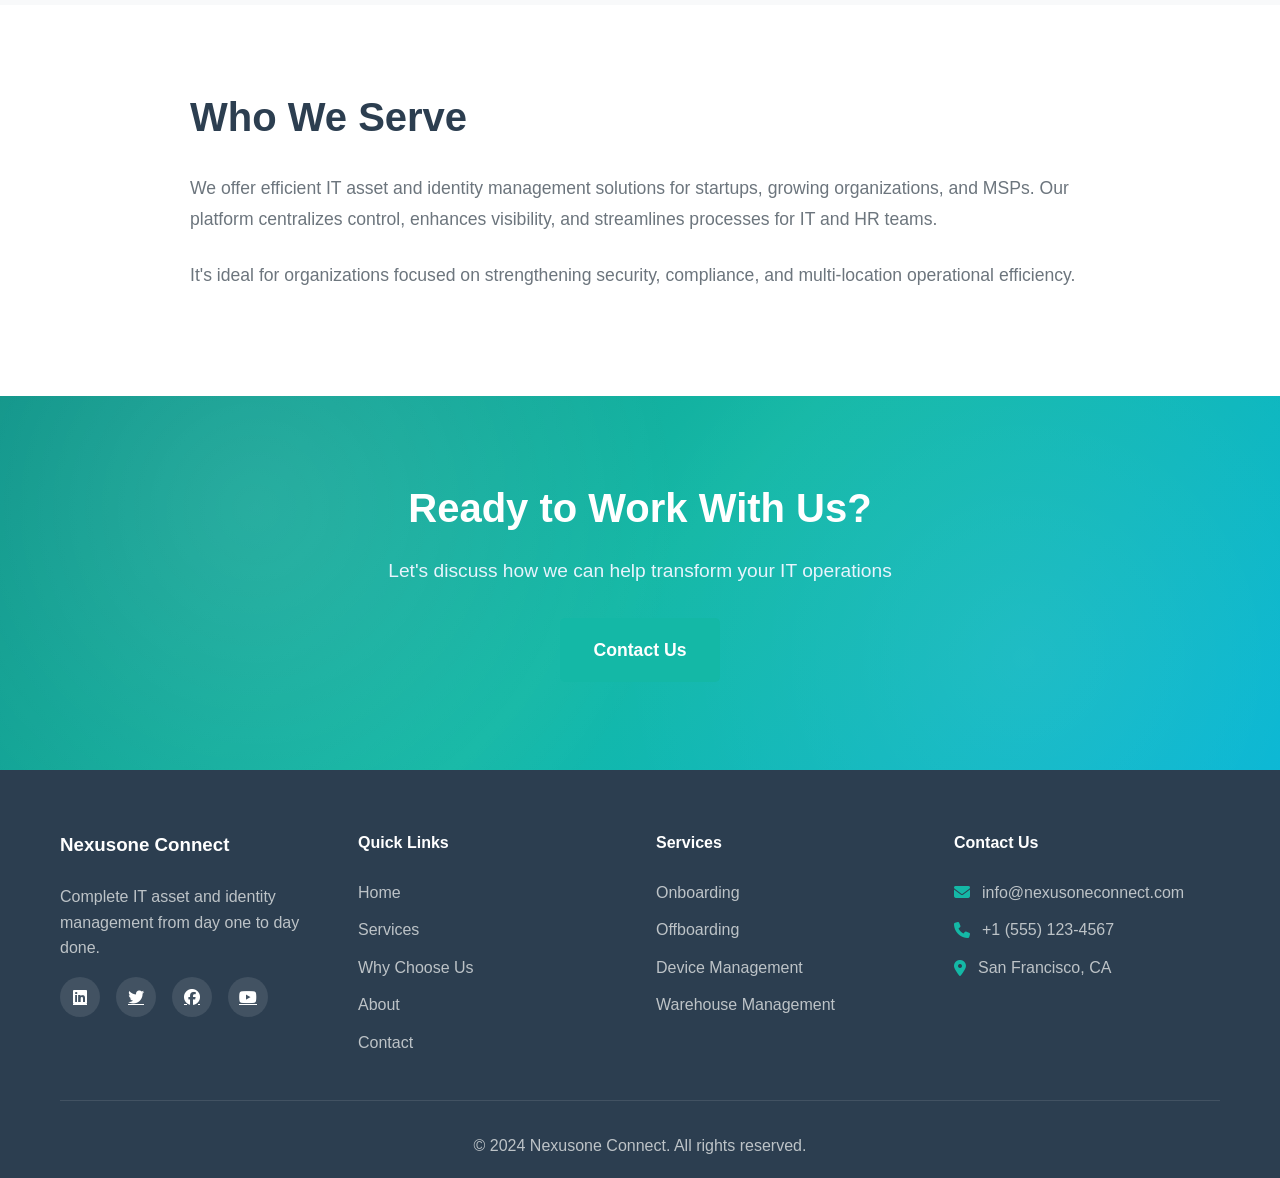
==== commit 0de14a87: "🗑️ Remove Instagram link from all pages - Removed Instagram link from footer on all 5 pages - Kept L" ====
--- a/about.html
+++ b/about.html
@@ -176,7 +176,6 @@
                     <h3>Nexusone Connect</h3>
                     <p>Complete IT asset and identity management from day one to day done.</p>
                     <div class="social-links">
-                        <a href="https://www.instagram.com/ragava538_/" target="_blank" title="Instagram"><i class="fab fa-instagram"></i></a>
                         <a href="https://www.linkedin.com/company/nexusone" target="_blank" title="LinkedIn"><i class="fab fa-linkedin"></i></a>
                         <a href="https://twitter.com/nexusone" target="_blank" title="Twitter"><i class="fab fa-twitter"></i></a>
                         <a href="https://www.facebook.com/nexusone" target="_blank" title="Facebook"><i class="fab fa-facebook"></i></a>
--- a/css/style.css
+++ b/css/style.css
@@ -117,13 +117,14 @@
 
 .btn-secondary {
     background: transparent;
+    color: var(--white);
+    border-color: var(--white);
+}
+
+.btn-secondary:hover {
+    background: var(--white);
     color: var(--primary-color);
-    border-color: var(--primary-color);
-}
-
-.btn-secondary:hover {
-    background: var(--primary-color);
-    color: var(--white);
+    border-color: var(--white);
 }
 
 .btn-large {
@@ -539,7 +540,250 @@
     gap: 1rem;
     justify-content: center;
     flex-wrap: wrap;
-}
+    position: relative;
+    z-index: 10;
+}
+
+
+/* ========== SECTION BACKGROUND ENHANCEMENTS ========== */
+
+/* What We Do Section - Light Teal Pattern */
+.what-we-do {
+    background: linear-gradient(135deg, #f0fdfa 0%, #ccfbf1 100%);
+    position: relative;
+    overflow: hidden;
+}
+
+.what-we-do::before {
+    content: '';
+    position: absolute;
+    top: 0;
+    left: 0;
+    width: 100%;
+    height: 100%;
+    background-image:
+        radial-gradient(circle at 20% 50%, rgba(20, 184, 166, 0.05) 0%, transparent 50%),
+        radial-gradient(circle at 80% 80%, rgba(6, 182, 212, 0.05) 0%, transparent 50%);
+    z-index: 0;
+}
+
+.what-we-do .container {
+    position: relative;
+    z-index: 1;
+}
+
+/* Core Services Section - Subtle Pattern */
+.core-services {
+    background: #ffffff;
+    position: relative;
+    overflow: hidden;
+}
+
+.core-services::before {
+    content: '';
+    position: absolute;
+    top: 0;
+    left: 0;
+    width: 100%;
+    height: 100%;
+    background-image:
+        linear-gradient(30deg, #f0fdfa 12%, transparent 12.5%, transparent 87%, #f0fdfa 87.5%, #f0fdfa),
+        linear-gradient(150deg, #f0fdfa 12%, transparent 12.5%, transparent 87%, #f0fdfa 87.5%, #f0fdfa),
+        linear-gradient(30deg, #f0fdfa 12%, transparent 12.5%, transparent 87%, #f0fdfa 87.5%, #f0fdfa),
+        linear-gradient(150deg, #f0fdfa 12%, transparent 12.5%, transparent 87%, #f0fdfa 87.5%, #f0fdfa);
+    background-size: 80px 140px;
+    background-position: 0 0, 0 0, 40px 70px, 40px 70px;
+    opacity: 0.3;
+    z-index: 0;
+}
+
+.core-services .container {
+    position: relative;
+    z-index: 1;
+}
+
+/* Stats Section - Already has gradient, add pattern */
+.stats-section::before {
+    content: '';
+    position: absolute;
+    top: 0;
+    left: 0;
+    width: 100%;
+    height: 100%;
+    background-image:
+        radial-gradient(circle at 30% 20%, rgba(255, 255, 255, 0.1) 0%, transparent 50%),
+        radial-gradient(circle at 70% 80%, rgba(255, 255, 255, 0.08) 0%, transparent 50%);
+    z-index: 0;
+}
+
+.stats-section .container {
+    position: relative;
+    z-index: 1;
+}
+
+/* CTA Section - Vibrant Gradient */
+.cta-section {
+    background: linear-gradient(135deg, #0d9488 0%, #14b8a6 50%, #06b6d4 100%);
+    position: relative;
+    overflow: hidden;
+}
+
+.cta-section::before {
+    content: '';
+    position: absolute;
+    top: 0;
+    left: 0;
+    width: 100%;
+    height: 100%;
+    background-image:
+        radial-gradient(circle at 20% 30%, rgba(255, 255, 255, 0.1) 0%, transparent 40%),
+        radial-gradient(circle at 80% 70%, rgba(255, 255, 255, 0.08) 0%, transparent 40%);
+    animation: gradientShift 20s ease infinite;
+    z-index: 0;
+}
+
+.cta-section .container {
+    position: relative;
+    z-index: 1;
+}
+
+/* Animated Dots Background */
+.dots-bg {
+    position: absolute;
+    top: 0;
+    left: 0;
+    width: 100%;
+    height: 100%;
+    background-image: radial-gradient(circle, rgba(20, 184, 166, 0.15) 2px, transparent 2px);
+    background-size: 40px 40px;
+    animation: dotsMove 30s linear infinite;
+    z-index: 0;
+}
+
+@keyframes dotsMove {
+    0% {
+        background-position: 0 0;
+    }
+    100% {
+        background-position: 40px 40px;
+    }
+}
+
+/* Diagonal Stripes Background */
+.stripes-bg {
+    position: absolute;
+    top: 0;
+    left: 0;
+    width: 100%;
+    height: 100%;
+    background: repeating-linear-gradient(
+        45deg,
+        transparent,
+        transparent 35px,
+        rgba(20, 184, 166, 0.03) 35px,
+        rgba(20, 184, 166, 0.03) 70px
+    );
+    z-index: 0;
+}
+
+/* Floating Bubbles Background */
+.bubbles-bg {
+    position: absolute;
+    top: 0;
+    left: 0;
+    width: 100%;
+    height: 100%;
+    overflow: hidden;
+    z-index: 0;
+}
+
+.bubble {
+    position: absolute;
+    bottom: -100px;
+    border-radius: 50%;
+    background: radial-gradient(circle, rgba(20, 184, 166, 0.2), rgba(6, 182, 212, 0.1));
+    opacity: 0.4;
+    animation: bubbleRise 15s ease-in-out infinite;
+}
+
+.bubble:nth-child(1) {
+    width: 80px;
+    height: 80px;
+    left: 10%;
+    animation-delay: 0s;
+    animation-duration: 12s;
+}
+
+.bubble:nth-child(2) {
+    width: 60px;
+    height: 60px;
+    left: 30%;
+    animation-delay: 3s;
+    animation-duration: 15s;
+}
+
+.bubble:nth-child(3) {
+    width: 100px;
+    height: 100px;
+    left: 50%;
+    animation-delay: 6s;
+    animation-duration: 18s;
+}
+
+.bubble:nth-child(4) {
+    width: 70px;
+    height: 70px;
+    left: 70%;
+    animation-delay: 9s;
+    animation-duration: 14s;
+}
+
+.bubble:nth-child(5) {
+    width: 90px;
+    height: 90px;
+    left: 90%;
+    animation-delay: 12s;
+    animation-duration: 16s;
+}
+
+@keyframes bubbleRise {
+    0% {
+        bottom: -100px;
+        transform: translateX(0) scale(0.8);
+        opacity: 0;
+    }
+    10% {
+        opacity: 0.4;
+    }
+    50% {
+        transform: translateX(20px) scale(1);
+    }
+    90% {
+        opacity: 0.4;
+    }
+    100% {
+        bottom: 110%;
+        transform: translateX(-20px) scale(0.6);
+        opacity: 0;
+    }
+}
+
+/* Mesh Gradient Background */
+.mesh-gradient-bg {
+    position: absolute;
+    top: 0;
+    left: 0;
+    width: 100%;
+    height: 100%;
+    background:
+        radial-gradient(at 27% 37%, rgba(20, 184, 166, 0.08) 0px, transparent 50%),
+        radial-gradient(at 97% 21%, rgba(6, 182, 212, 0.08) 0px, transparent 50%),
+        radial-gradient(at 52% 99%, rgba(16, 185, 129, 0.08) 0px, transparent 50%),
+        radial-gradient(at 10% 29%, rgba(34, 211, 238, 0.08) 0px, transparent 50%),
+        radial-gradient(at 97% 96%, rgba(20, 184, 166, 0.08) 0px, transparent 50%);
+    z-index: 0;
+}
+
 
 /* Animations */
 .fade-in {
@@ -943,7 +1187,7 @@
 
 .hero-content {
     position: relative;
-    z-index: 1;
+    z-index: 10;
 }
 
 /* Scroll Reveal Animations */
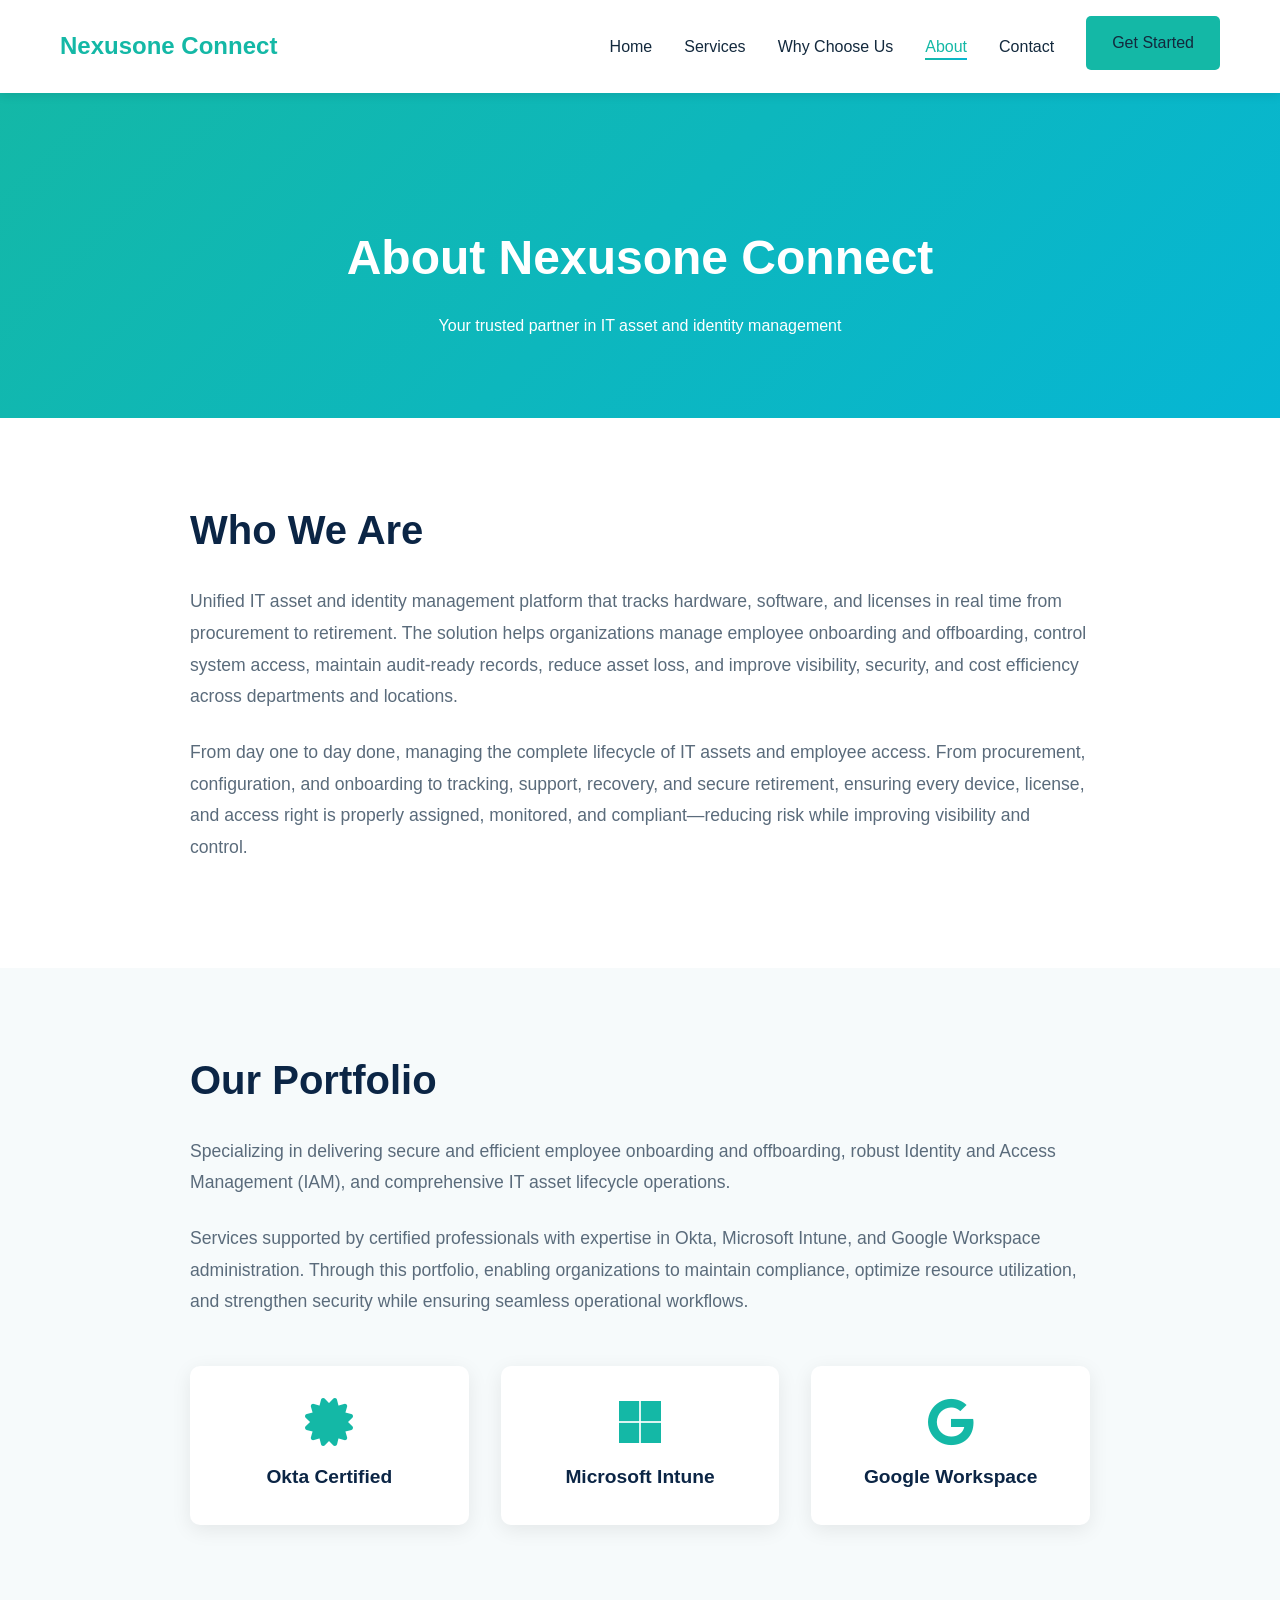
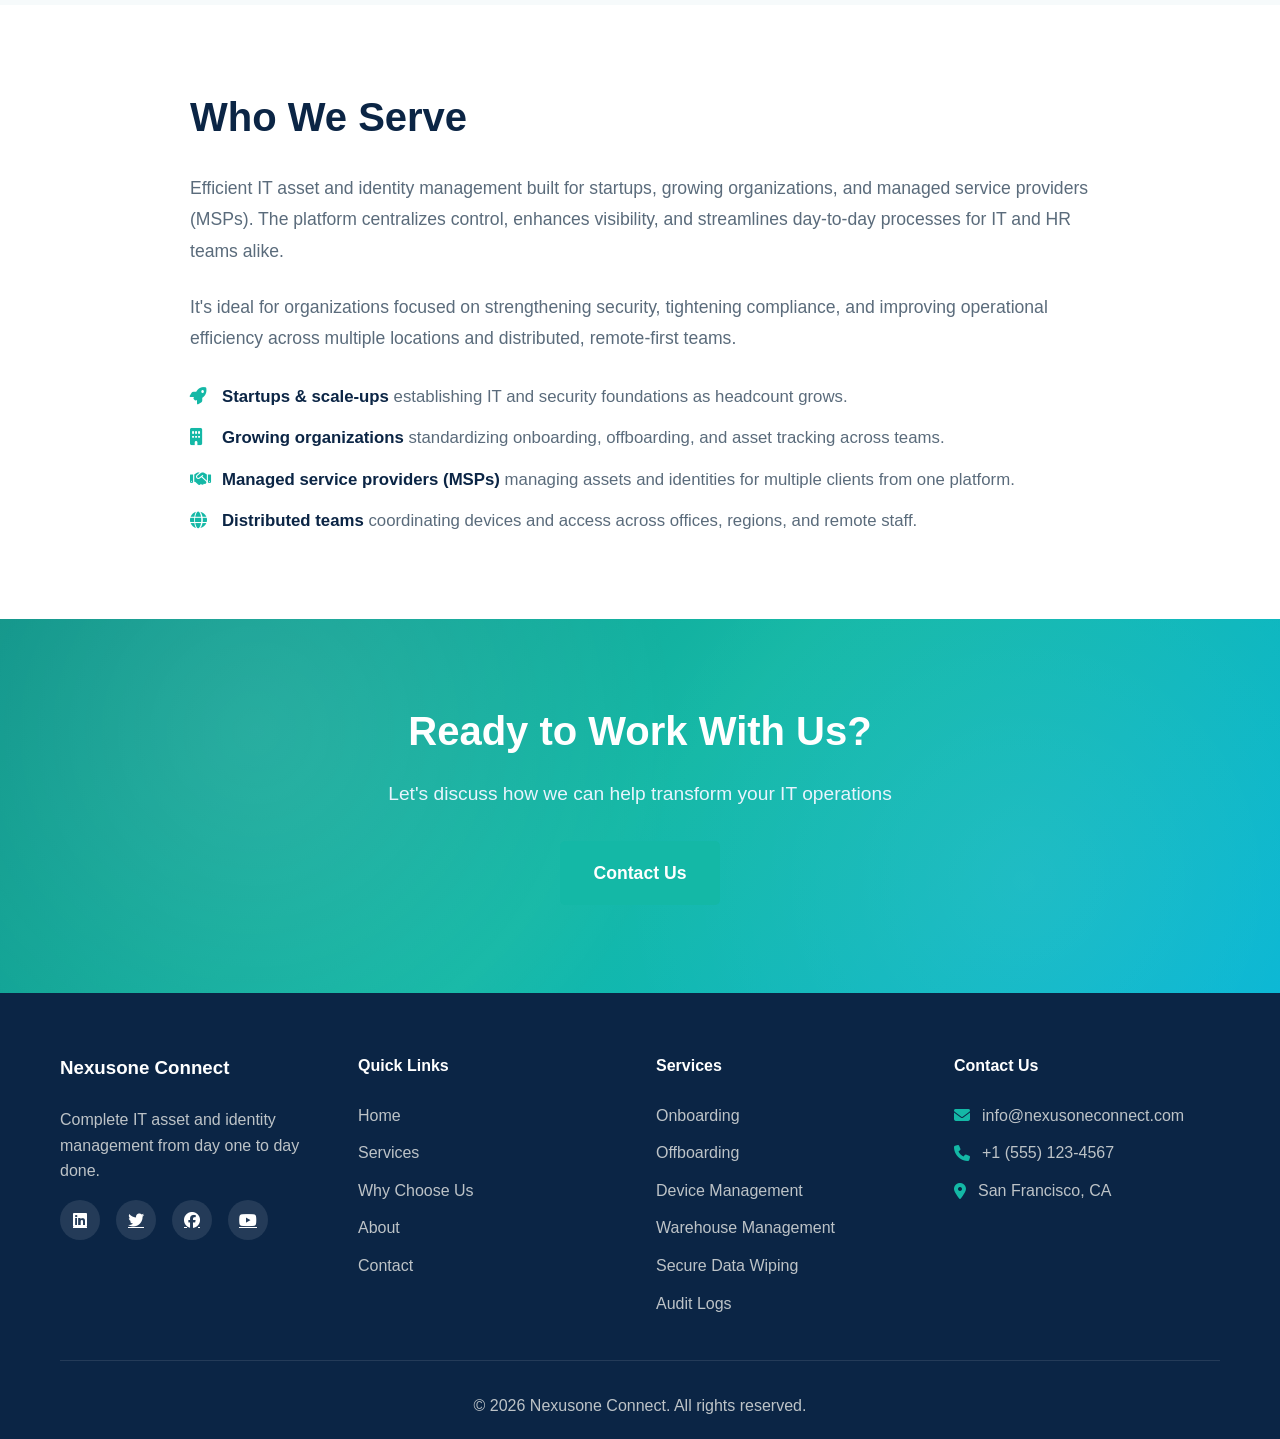
==== commit d8bfd5f8: "Apply client feedback, enrich content, add animations & navy-teal palette - Content: fix 'We offer' " ====
--- a/about.html
+++ b/about.html
@@ -5,6 +5,15 @@
     <meta name="viewport" content="width=device-width, initial-scale=1.0">
     <meta name="description" content="About Nexusone Connect - IT asset and identity management experts">
     <title>About Us - Nexusone Connect</title>
+    <link rel="icon" type="image/svg+xml" href="favicon.svg">
+    <meta name="theme-color" content="#14B8A6">
+    <meta property="og:type" content="website">
+    <meta property="og:site_name" content="Nexusone Connect">
+    <meta property="og:title" content="About Us - Nexusone Connect">
+    <meta property="og:description" content="Your trusted partner in IT asset and identity management — certified in Okta, Microsoft Intune, and Google Workspace administration.">
+    <meta name="twitter:card" content="summary_large_image">
+    <meta name="twitter:title" content="About Us - Nexusone Connect">
+    <meta name="twitter:description" content="Your trusted partner in IT asset and identity management.">
     <link rel="stylesheet" href="css/style.css">
     <link rel="stylesheet" href="https://cdnjs.cloudflare.com/ajax/libs/font-awesome/6.4.0/css/all.min.css">
     <style>
@@ -84,7 +93,7 @@
                 <div class="logo">
                     <a href="index.html">Nexusone Connect</a>
                 </div>
-                <div class="nav-toggle" id="navToggle">
+                <div class="nav-toggle" id="navToggle" role="button" tabindex="0" aria-label="Toggle navigation menu" aria-expanded="false" aria-controls="navMenu">
                     <span></span>
                     <span></span>
                     <span></span>
@@ -104,18 +113,18 @@
     <!-- Page Header -->
     <section class="page-header">
         <div class="container">
-            <h1>About Nexusone Connect</h1>
-            <p>Your trusted partner in IT asset and identity management</p>
+            <h1 class="fade-in">About Nexusone Connect</h1>
+            <p class="fade-in-delay">Your trusted partner in IT asset and identity management</p>
         </div>
     </section>
 
     <!-- About Content -->
     <section class="about-section">
         <div class="container">
-            <div class="about-content">
+            <div class="about-content scroll-reveal">
                 <h2>Who We Are</h2>
-                <p>We provide a unified IT asset and identity management platform that tracks hardware, software, and licenses in real time from procurement to retirement. Our solution helps organizations manage employee onboarding and offboarding, control system access, maintain audit-ready records, reduce asset loss, and improve visibility, security, and cost efficiency across departments and locations.</p>
-                <p>From day one to day done, we manage the complete lifecycle of your IT assets and employee access. From procurement, configuration, and onboarding to tracking, support, recovery, and secure retirement, we ensure every device, license, and access right is properly assigned, monitored, and compliant—reducing risk while improving visibility and control.</p>
+                <p>Unified IT asset and identity management platform that tracks hardware, software, and licenses in real time from procurement to retirement. The solution helps organizations manage employee onboarding and offboarding, control system access, maintain audit-ready records, reduce asset loss, and improve visibility, security, and cost efficiency across departments and locations.</p>
+                <p>From day one to day done, managing the complete lifecycle of IT assets and employee access. From procurement, configuration, and onboarding to tracking, support, recovery, and secure retirement, ensuring every device, license, and access right is properly assigned, monitored, and compliant—reducing risk while improving visibility and control.</p>
             </div>
         </div>
     </section>
@@ -123,21 +132,21 @@
     <!-- Portfolio Section -->
     <section class="about-section">
         <div class="container">
-            <div class="about-content">
+            <div class="about-content scroll-reveal">
                 <h2>Our Portfolio</h2>
-                <p>We specialize in delivering secure and efficient employee onboarding and offboarding, robust Identity and Access Management (IAM), and comprehensive IT asset lifecycle operations.</p>
-                <p>Our services are supported by certified professionals with expertise in Okta, Microsoft Intune, and Google Workspace administration. Through this portfolio, we enable organizations to maintain compliance, optimize resource utilization, and strengthen security while ensuring seamless operational workflows.</p>
+                <p>Specializing in delivering secure and efficient employee onboarding and offboarding, robust Identity and Access Management (IAM), and comprehensive IT asset lifecycle operations.</p>
+                <p>Services supported by certified professionals with expertise in Okta, Microsoft Intune, and Google Workspace administration. Through this portfolio, enabling organizations to maintain compliance, optimize resource utilization, and strengthen security while ensuring seamless operational workflows.</p>
 
                 <div class="certifications">
-                    <div class="cert-card">
+                    <div class="cert-card scroll-reveal-scale">
                         <i class="fas fa-certificate"></i>
                         <h3>Okta Certified</h3>
                     </div>
-                    <div class="cert-card">
+                    <div class="cert-card scroll-reveal-scale">
                         <i class="fab fa-microsoft"></i>
                         <h3>Microsoft Intune</h3>
                     </div>
-                    <div class="cert-card">
+                    <div class="cert-card scroll-reveal-scale">
                         <i class="fab fa-google"></i>
                         <h3>Google Workspace</h3>
                     </div>
@@ -149,10 +158,16 @@
     <!-- Target Audience -->
     <section class="about-section">
         <div class="container">
-            <div class="about-content">
+            <div class="about-content scroll-reveal">
                 <h2>Who We Serve</h2>
-                <p>We offer efficient IT asset and identity management solutions for startups, growing organizations, and MSPs. Our platform centralizes control, enhances visibility, and streamlines processes for IT and HR teams.</p>
-                <p>It's ideal for organizations focused on strengthening security, compliance, and multi-location operational efficiency.</p>
+                <p>Efficient IT asset and identity management built for startups, growing organizations, and managed service providers (MSPs). The platform centralizes control, enhances visibility, and streamlines day-to-day processes for IT and HR teams alike.</p>
+                <p>It's ideal for organizations focused on strengthening security, tightening compliance, and improving operational efficiency across multiple locations and distributed, remote-first teams.</p>
+                <ul class="feature-list">
+                    <li><i class="fas fa-rocket"></i> <strong>Startups &amp; scale-ups</strong> establishing IT and security foundations as headcount grows.</li>
+                    <li><i class="fas fa-building"></i> <strong>Growing organizations</strong> standardizing onboarding, offboarding, and asset tracking across teams.</li>
+                    <li><i class="fas fa-handshake"></i> <strong>Managed service providers (MSPs)</strong> managing assets and identities for multiple clients from one platform.</li>
+                    <li><i class="fas fa-globe"></i> <strong>Distributed teams</strong> coordinating devices and access across offices, regions, and remote staff.</li>
+                </ul>
             </div>
         </div>
     </section>
@@ -199,6 +214,8 @@
                         <li><a href="services.html#offboarding">Offboarding</a></li>
                         <li><a href="services.html#device-management">Device Management</a></li>
                         <li><a href="services.html#warehouse">Warehouse Management</a></li>
+                        <li><a href="services.html#data-wiping">Secure Data Wiping</a></li>
+                        <li><a href="services.html#audit-logs">Audit Logs</a></li>
                     </ul>
                 </div>
                 <div class="footer-col">
@@ -211,46 +228,47 @@
                 </div>
             </div>
             <div class="footer-bottom">
-                <p>&copy; 2024 Nexusone Connect. All rights reserved.</p>
+                <p>&copy; 2026 Nexusone Connect. All rights reserved.</p>
             </div>
         </div>
     </footer>
 
     <!-- Inquiry Popup Modal -->
-    <div class="modal" id="inquiryModal">
+    <div class="modal" id="inquiryModal" role="dialog" aria-modal="true" aria-labelledby="inquiryModalTitle">
         <div class="modal-content">
-            <span class="close-modal" id="closeModal">&times;</span>
-            <h2>Get Started Today</h2>
+            <span class="close-modal" id="closeModal" role="button" tabindex="0" aria-label="Close dialog">&times;</span>
+            <h2 id="inquiryModalTitle">Get Started Today</h2>
             <p>Fill out the form below and our team will get back to you within 24 hours.</p>
             <form class="inquiry-form" id="inquiryForm">
                 <div class="form-group">
-                    <input type="text" name="name" placeholder="Full Name *" required>
-                </div>
-                <div class="form-group">
-                    <input type="email" name="email" placeholder="Email Address *" required>
-                </div>
-                <div class="form-group">
-                    <input type="tel" name="phone" placeholder="Phone Number">
-                </div>
-                <div class="form-group">
-                    <input type="text" name="company" placeholder="Company Name">
-                </div>
-                <div class="form-group">
-                    <input type="url" name="website" placeholder="Your Website URL (Optional)">
-                </div>
-                <div class="form-group">
-                    <select name="service" required>
+                    <input type="text" name="name" placeholder="Full Name *" aria-label="Full name" required>
+                </div>
+                <div class="form-group">
+                    <input type="email" name="email" placeholder="Email Address *" aria-label="Email address" required>
+                </div>
+                <div class="form-group">
+                    <input type="tel" name="phone" placeholder="Phone Number" aria-label="Phone number">
+                </div>
+                <div class="form-group">
+                    <input type="text" name="company" placeholder="Company Name" aria-label="Company name">
+                </div>
+                <div class="form-group">
+                    <input type="url" name="website" placeholder="Your Website URL (Optional)" aria-label="Website URL">
+                </div>
+                <div class="form-group">
+                    <select name="service" required aria-label="Service of interest">
                         <option value="">Select Service *</option>
-                        <option value="Web Development & Design">Web Development & Design</option>
-                        <option value="Digital Marketing (SEO/PPC)">Digital Marketing (SEO/PPC)</option>
-                        <option value="Cloud Solutions & Infrastructure">Cloud Solutions & Infrastructure</option>
-                        <option value="Data Analytics & Reporting">Data Analytics & Reporting</option>
-                        <option value="IT Support & Consulting">IT Support & Consulting</option>
+                        <option value="Onboarding">Onboarding</option>
+                        <option value="Offboarding">Offboarding</option>
+                        <option value="Device Management">Device Management</option>
+                        <option value="Warehouse &amp; Inventory Management">Warehouse &amp; Inventory Management</option>
+                        <option value="Secure Data Wiping">Secure Data Wiping</option>
+                        <option value="Audit Logs">Audit Logs</option>
                         <option value="General Inquiry">General Inquiry</option>
                     </select>
                 </div>
                 <div class="form-group">
-                    <textarea name="message" rows="4" placeholder="Your Message *" required></textarea>
+                    <textarea name="message" rows="4" placeholder="Your Message *" aria-label="Your message" required></textarea>
                 </div>
                 <button type="submit" class="btn-primary btn-large">Submit Inquiry</button>
             </form>
--- a/css/style.css
+++ b/css/style.css
@@ -8,15 +8,15 @@
 :root {
     --primary-color: #14B8A6;
     --primary-dark: #0F766E;
-    --secondary-color: #2C3E50;
+    --secondary-color: #0B2545;
     --accent-color: #06B6D4;
     --accent-light: #22D3EE;
     --gradient-start: #14B8A6;
     --gradient-mid: #06B6D4;
     --gradient-end: #22D3EE;
-    --text-dark: #2C3E50;
-    --text-light: #6C757D;
-    --bg-light: #F8F9FA;
+    --text-dark: #13293D;
+    --text-light: #5A6B7B;
+    --bg-light: #F6FAFB;
     --white: #FFFFFF;
     --success: #10B981;
     --transition: all 0.3s ease;
@@ -282,7 +282,7 @@
 
 /* CTA Section */
 .cta-section {
-    background: linear-gradient(135deg, #2C3E50 0%, #34495E 100%);
+    background: linear-gradient(135deg, #0B2545 0%, #123A63 100%);
     color: var(--white);
     padding: 80px 0;
     text-align: center;
@@ -394,11 +394,13 @@
     height: 100%;
     background: rgba(0,0,0,0.7);
     animation: fadeIn 0.3s ease;
+    overflow-y: auto;
+    -webkit-overflow-scrolling: touch;
 }
 
 .modal-content {
     background: var(--white);
-    margin: 5% auto;
+    margin: 40px auto;
     padding: 3rem;
     border-radius: 10px;
     max-width: 600px;
@@ -572,11 +574,21 @@
     z-index: 1;
 }
 
-/* Core Services Section - Subtle Pattern */
+/* Core Services Section - VIBRANT GRADIENT! */
 .core-services {
-    background: #ffffff;
+    background: linear-gradient(135deg, #ffffff 0%, #e0f2fe 30%, #ccfbf1 60%, #f0fdfa 100%);
     position: relative;
     overflow: hidden;
+    animation: gentleShift 15s ease infinite;
+}
+
+@keyframes gentleShift {
+    0%, 100% {
+        background-position: 0% 50%;
+    }
+    50% {
+        background-position: 100% 50%;
+    }
 }
 
 .core-services::before {
@@ -587,14 +599,21 @@
     width: 100%;
     height: 100%;
     background-image:
-        linear-gradient(30deg, #f0fdfa 12%, transparent 12.5%, transparent 87%, #f0fdfa 87.5%, #f0fdfa),
-        linear-gradient(150deg, #f0fdfa 12%, transparent 12.5%, transparent 87%, #f0fdfa 87.5%, #f0fdfa),
-        linear-gradient(30deg, #f0fdfa 12%, transparent 12.5%, transparent 87%, #f0fdfa 87.5%, #f0fdfa),
-        linear-gradient(150deg, #f0fdfa 12%, transparent 12.5%, transparent 87%, #f0fdfa 87.5%, #f0fdfa);
+        linear-gradient(30deg, rgba(20, 184, 166, 0.08) 12%, transparent 12.5%, transparent 87%, rgba(20, 184, 166, 0.08) 87.5%),
+        linear-gradient(150deg, rgba(6, 182, 212, 0.08) 12%, transparent 12.5%, transparent 87%, rgba(6, 182, 212, 0.08) 87.5%);
     background-size: 80px 140px;
-    background-position: 0 0, 0 0, 40px 70px, 40px 70px;
-    opacity: 0.3;
+    background-position: 0 0, 40px 70px;
+    animation: patternMove 20s linear infinite;
     z-index: 0;
+}
+
+@keyframes patternMove {
+    0% {
+        background-position: 0 0, 40px 70px;
+    }
+    100% {
+        background-position: 80px 140px, 120px 210px;
+    }
 }
 
 .core-services .container {
@@ -765,6 +784,91 @@
         bottom: 110%;
         transform: translateX(-20px) scale(0.6);
         opacity: 0;
+    }
+}
+
+
+/* ========== COLORFUL CARD ENHANCEMENTS ========== */
+
+/* Feature Cards - Colorful Gradients */
+.feature-card {
+    background: linear-gradient(135deg, #ffffff 0%, #f0fdfa 100%);
+    border: 2px solid transparent;
+    background-clip: padding-box;
+    position: relative;
+}
+
+.feature-card::after {
+    content: '';
+    position: absolute;
+    top: -2px;
+    left: -2px;
+    right: -2px;
+    bottom: -2px;
+    background: linear-gradient(135deg, var(--primary-color), var(--accent-color));
+    border-radius: 10px;
+    z-index: -1;
+    opacity: 0;
+    transition: opacity 0.3s ease;
+}
+
+.feature-card:hover::after {
+    opacity: 0.3;
+}
+
+/* Service Cards - Vibrant Backgrounds */
+.service-card {
+    background: linear-gradient(135deg, #ffffff 0%, #e0f2fe 50%, #f0fdfa 100%);
+    transition: all 0.4s cubic-bezier(0.175, 0.885, 0.32, 1.275);
+}
+
+.service-card:hover {
+    background: linear-gradient(135deg, #ccfbf1 0%, #a5f3fc 50%, #e0f2fe 100%);
+}
+
+/* Animated Icon Backgrounds */
+.feature-icon,
+.service-icon {
+    background: linear-gradient(135deg, rgba(20, 184, 166, 0.1) 0%, rgba(6, 182, 212, 0.1) 100%);
+    width: 100px;
+    height: 100px;
+    display: flex;
+    align-items: center;
+    justify-content: center;
+    border-radius: 50%;
+    margin: 0 auto 1.5rem;
+    position: relative;
+}
+
+.feature-icon::before,
+.service-icon::before {
+    content: '';
+    position: absolute;
+    top: 50%;
+    left: 50%;
+    transform: translate(-50%, -50%);
+    width: 120%;
+    height: 120%;
+    background: linear-gradient(135deg, var(--primary-color), var(--accent-color));
+    border-radius: 50%;
+    opacity: 0;
+    transition: opacity 0.3s ease;
+    z-index: -1;
+    filter: blur(20px);
+}
+
+.feature-card:hover .feature-icon::before,
+.service-card:hover .service-icon::before {
+    opacity: 0.3;
+    animation: iconPulse 2s ease infinite;
+}
+
+@keyframes iconPulse {
+    0%, 100% {
+        transform: translate(-50%, -50%) scale(1);
+    }
+    50% {
+        transform: translate(-50%, -50%) scale(1.1);
     }
 }
 
@@ -1365,12 +1469,19 @@
     padding: 20px;
 }
 
-.counter {
+.stat-number {
+    display: flex;
+    align-items: baseline;
+    justify-content: center;
+    margin-bottom: 10px;
+}
+
+.counter,
+.counter-suffix {
     font-size: 3.5rem;
     font-weight: 700;
     color: white;
-    display: block;
-    margin-bottom: 10px;
+    line-height: 1;
 }
 
 .stat-label {
@@ -1418,6 +1529,50 @@
     100% {
         transform: scale(1);
         box-shadow: 0 0 0 0 rgba(20, 184, 166, 0);
+    }
+}
+
+/* Scroll To Top Button */
+.scroll-top-btn {
+    position: fixed;
+    bottom: 30px;
+    right: 30px;
+    width: 50px;
+    height: 50px;
+    border: none;
+    border-radius: 50%;
+    background: linear-gradient(135deg, var(--primary-color), var(--accent-color));
+    color: #fff;
+    font-size: 1.2rem;
+    cursor: pointer;
+    display: flex;
+    align-items: center;
+    justify-content: center;
+    box-shadow: 0 5px 20px rgba(20, 184, 166, 0.4);
+    opacity: 0;
+    visibility: hidden;
+    transform: translateY(20px);
+    transition: opacity 0.3s ease, visibility 0.3s ease, transform 0.3s ease, box-shadow 0.3s ease;
+    z-index: 1500;
+}
+
+.scroll-top-btn.visible {
+    opacity: 1;
+    visibility: visible;
+    transform: translateY(0);
+}
+
+.scroll-top-btn:hover {
+    transform: translateY(-3px);
+    box-shadow: 0 8px 25px rgba(20, 184, 166, 0.55);
+}
+
+@media (max-width: 768px) {
+    .scroll-top-btn {
+        bottom: 20px;
+        right: 20px;
+        width: 44px;
+        height: 44px;
     }
 }
 
@@ -1430,4 +1585,194 @@
         animation-iteration-count: 1 !important;
         transition-duration: 0.01ms !important;
     }
+}
+
+/* ===== Feature / Highlight Lists (shared: Services & About) ===== */
+.feature-list {
+    list-style: none;
+    margin: 1.75rem 0 0.25rem;
+    padding: 0;
+    display: grid;
+    gap: 0.85rem;
+}
+
+.feature-list li {
+    position: relative;
+    padding-left: 2rem;
+    font-size: 1.05rem;
+    line-height: 1.65;
+    color: var(--text-light);
+}
+
+.feature-list li i {
+    position: absolute;
+    left: 0;
+    top: 0.3rem;
+    color: var(--primary-color);
+    font-size: 1.05rem;
+}
+
+.feature-list li strong {
+    color: var(--secondary-color);
+    font-weight: 600;
+}
+
+/* Stagger the feature-list items in as their parent reveals */
+.scroll-reveal.active .feature-list li {
+    animation: featureItemIn 0.5s ease both;
+}
+.scroll-reveal.active .feature-list li:nth-child(1) { animation-delay: 0.05s; }
+.scroll-reveal.active .feature-list li:nth-child(2) { animation-delay: 0.15s; }
+.scroll-reveal.active .feature-list li:nth-child(3) { animation-delay: 0.25s; }
+.scroll-reveal.active .feature-list li:nth-child(4) { animation-delay: 0.35s; }
+
+@keyframes featureItemIn {
+    from { opacity: 0; transform: translateX(-12px); }
+    to   { opacity: 1; transform: translateX(0); }
+}
+
+.feature-list li {
+    transition: transform 0.25s ease, color 0.25s ease;
+}
+.feature-list li:hover {
+    transform: translateX(6px);
+    color: var(--text-dark);
+}
+.feature-list li i {
+    transition: transform 0.25s ease;
+}
+.feature-list li:hover i {
+    transform: scale(1.25);
+}
+
+/* ===================================================================
+   POLISH & MICRO-INTERACTIONS
+   (loaded after page-level inline <style>, so section.* overrides win;
+    the prefers-reduced-motion block above uses !important and still wins)
+   =================================================================== */
+
+/* Animated, slowly drifting gradient on every page header */
+section.page-header {
+    background: linear-gradient(135deg,
+        var(--gradient-start) 0%,
+        var(--gradient-mid) 50%,
+        var(--gradient-end) 100%);
+    background-size: 200% 200%;
+    animation: gradientShift 14s ease infinite;
+}
+
+/* Shine sweep across primary buttons on hover */
+.btn-primary {
+    position: relative;
+    overflow: hidden;
+}
+.btn-primary::before {
+    content: '';
+    position: absolute;
+    top: 0;
+    left: -130%;
+    width: 100%;
+    height: 100%;
+    background: linear-gradient(120deg, transparent, rgba(255, 255, 255, 0.35), transparent);
+    transition: left 0.6s ease;
+    pointer-events: none;
+}
+.btn-primary:hover::before {
+    left: 130%;
+}
+
+/* Animated underline on nav links (excludes the Get Started button) */
+.nav-menu a:not(.btn-primary) {
+    position: relative;
+}
+.nav-menu a:not(.btn-primary)::after {
+    content: '';
+    position: absolute;
+    left: 0;
+    bottom: -5px;
+    width: 0;
+    height: 2px;
+    background: linear-gradient(90deg, var(--primary-color), var(--accent-color));
+    transition: width 0.3s ease;
+}
+.nav-menu a:not(.btn-primary):hover::after,
+.nav-menu a.active:not(.btn-primary)::after {
+    width: 100%;
+}
+
+/* Benefit cards (Why Choose Us): rising accent bar + lively icon */
+.benefit-card {
+    position: relative;
+    overflow: hidden;
+}
+.benefit-card::before {
+    content: '';
+    position: absolute;
+    top: 0;
+    left: 0;
+    width: 4px;
+    height: 100%;
+    background: linear-gradient(180deg, var(--primary-color), var(--accent-color));
+    transform: scaleY(0);
+    transform-origin: top;
+    transition: transform 0.35s ease;
+}
+.benefit-card:hover::before {
+    transform: scaleY(1);
+}
+.benefit-card h3 i {
+    transition: transform 0.35s ease;
+}
+.benefit-card:hover h3 i {
+    transform: scale(1.2) rotate(-6deg);
+}
+
+/* Service icon tiles (Services page): lift + icon pop on hover */
+.service-icon-large {
+    transition: transform 0.4s ease, box-shadow 0.4s ease;
+}
+.service-icon-large:hover {
+    transform: translateY(-6px) scale(1.03);
+    box-shadow: 0 18px 40px rgba(20, 184, 166, 0.25);
+}
+.service-icon-large i {
+    transition: transform 0.4s ease;
+}
+.service-icon-large:hover i {
+    transform: scale(1.12);
+}
+
+/* Certification cards (About): lift + icon tilt */
+.cert-card {
+    transition: transform 0.3s ease, box-shadow 0.3s ease;
+}
+.cert-card:hover {
+    transform: translateY(-8px);
+    box-shadow: 0 15px 35px rgba(20, 184, 166, 0.2);
+}
+.cert-card i {
+    transition: transform 0.4s ease;
+}
+.cert-card:hover i {
+    transform: scale(1.15) rotate(5deg);
+}
+
+/* Contact info boxes: gentle lift */
+.contact-info-box {
+    transition: transform 0.3s ease, box-shadow 0.3s ease;
+}
+.contact-info-box:hover {
+    transform: translateY(-5px);
+    box-shadow: 0 12px 30px rgba(0, 0, 0, 0.12);
+}
+
+/* Social icons: scale + spin a touch on hover */
+.social-links a:hover {
+    transform: translateY(-3px) scale(1.12);
+}
+.social-links a i {
+    transition: transform 0.3s ease;
+}
+.social-links a:hover i {
+    transform: rotate(8deg);
 }
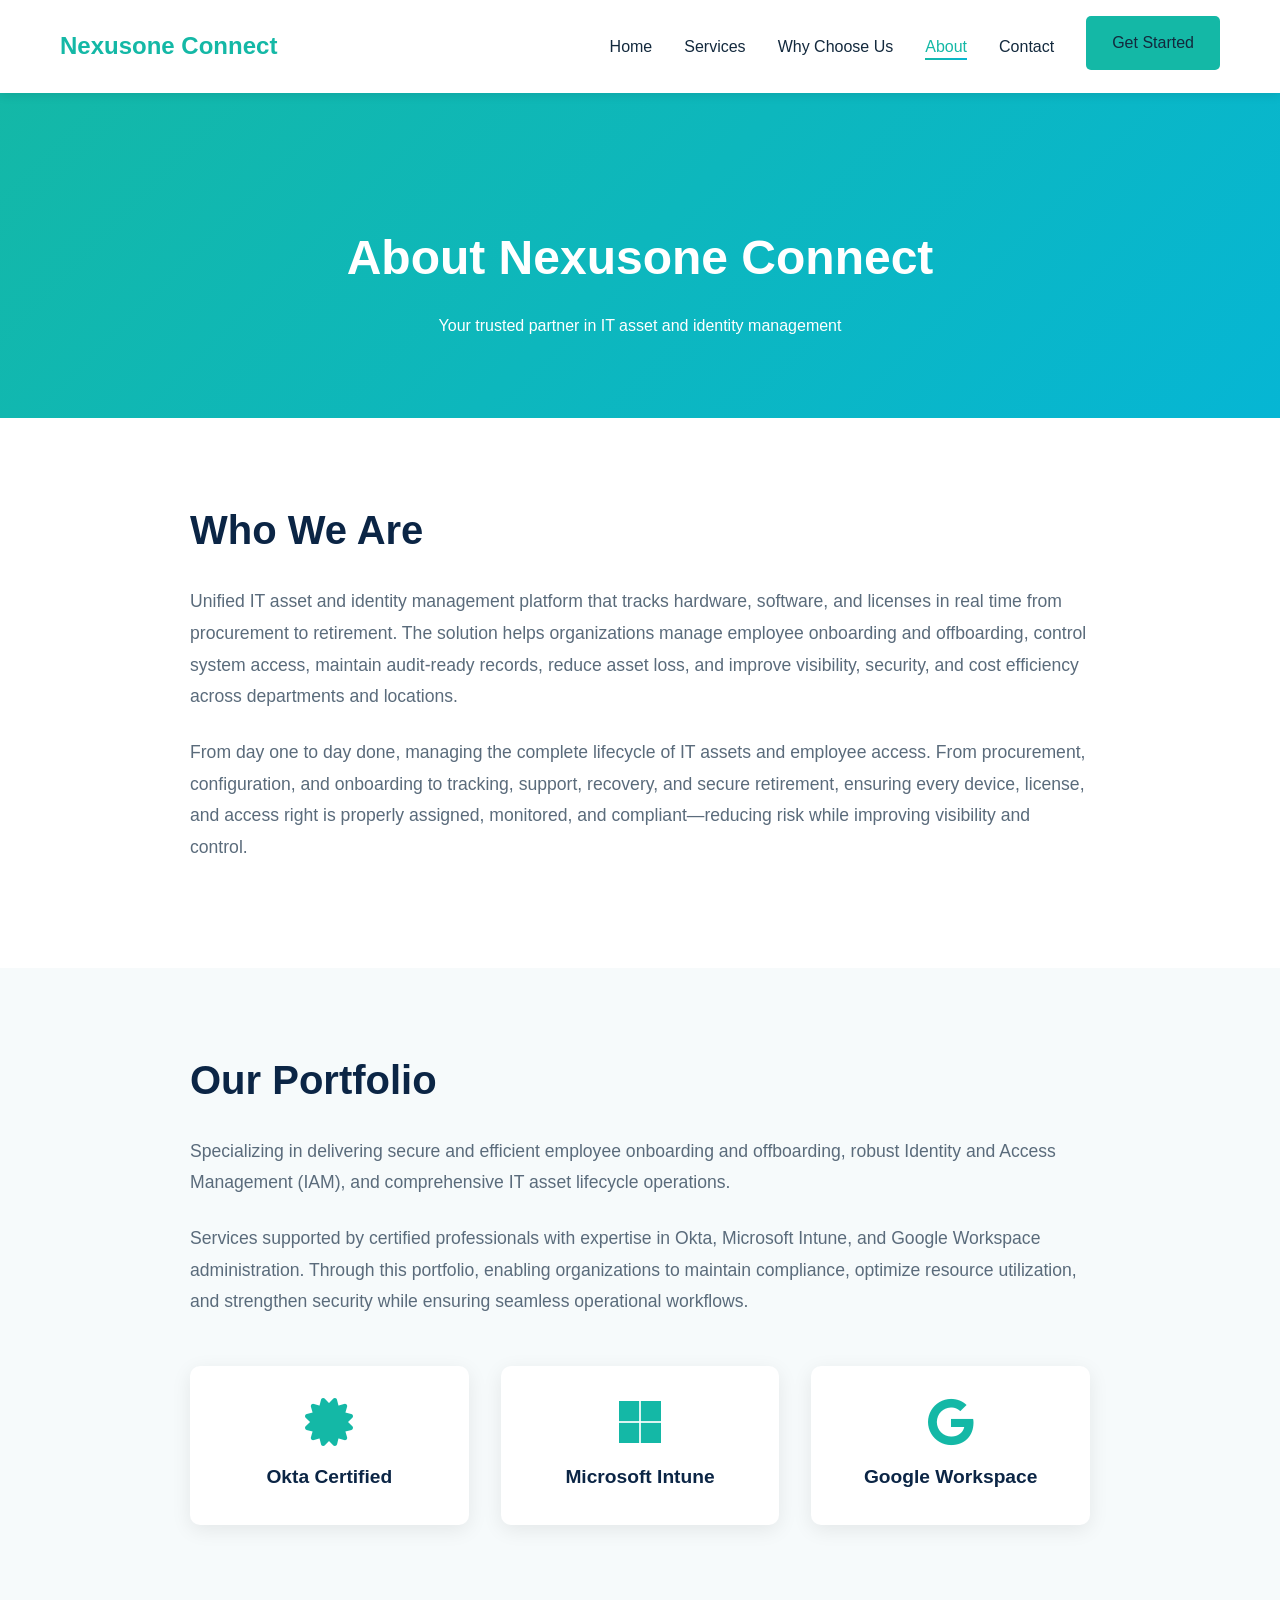
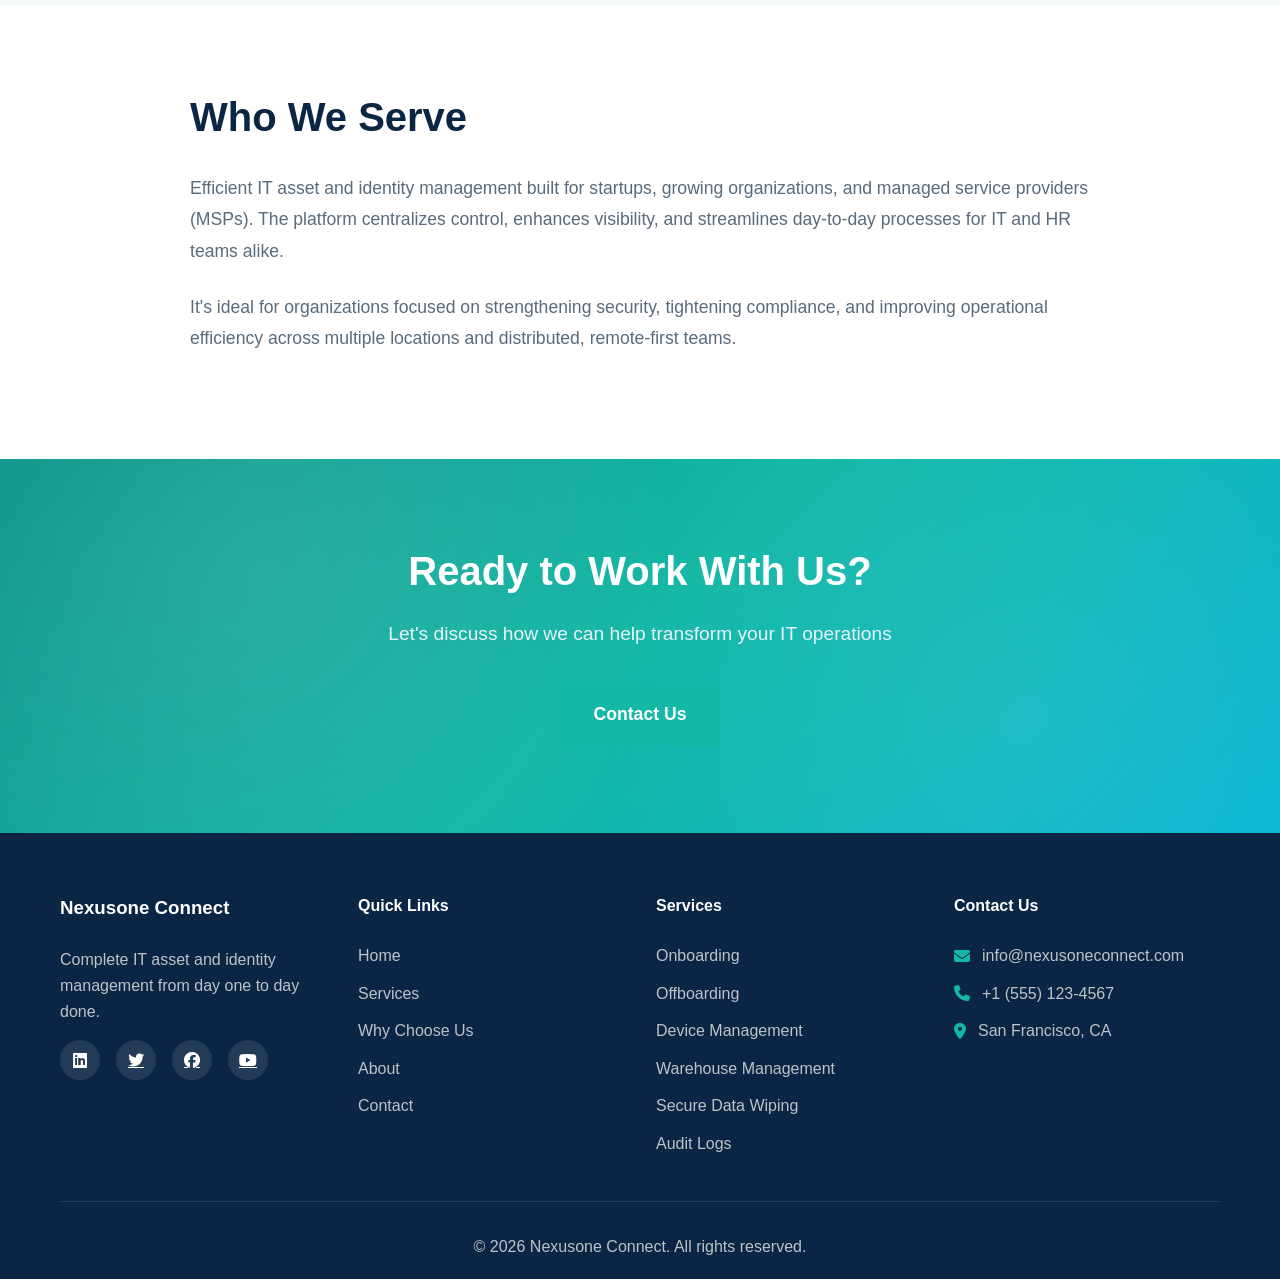
==== commit 97486b98: "Trim added content from Services & About — keep copy concise for client walkthrough - Revert enriche" ====
--- a/about.html
+++ b/about.html
@@ -162,12 +162,6 @@
                 <h2>Who We Serve</h2>
                 <p>Efficient IT asset and identity management built for startups, growing organizations, and managed service providers (MSPs). The platform centralizes control, enhances visibility, and streamlines day-to-day processes for IT and HR teams alike.</p>
                 <p>It's ideal for organizations focused on strengthening security, tightening compliance, and improving operational efficiency across multiple locations and distributed, remote-first teams.</p>
-                <ul class="feature-list">
-                    <li><i class="fas fa-rocket"></i> <strong>Startups &amp; scale-ups</strong> establishing IT and security foundations as headcount grows.</li>
-                    <li><i class="fas fa-building"></i> <strong>Growing organizations</strong> standardizing onboarding, offboarding, and asset tracking across teams.</li>
-                    <li><i class="fas fa-handshake"></i> <strong>Managed service providers (MSPs)</strong> managing assets and identities for multiple clients from one platform.</li>
-                    <li><i class="fas fa-globe"></i> <strong>Distributed teams</strong> coordinating devices and access across offices, regions, and remote staff.</li>
-                </ul>
             </div>
         </div>
     </section>
--- a/css/style.css
+++ b/css/style.css
@@ -1587,64 +1587,6 @@
     }
 }
 
-/* ===== Feature / Highlight Lists (shared: Services & About) ===== */
-.feature-list {
-    list-style: none;
-    margin: 1.75rem 0 0.25rem;
-    padding: 0;
-    display: grid;
-    gap: 0.85rem;
-}
-
-.feature-list li {
-    position: relative;
-    padding-left: 2rem;
-    font-size: 1.05rem;
-    line-height: 1.65;
-    color: var(--text-light);
-}
-
-.feature-list li i {
-    position: absolute;
-    left: 0;
-    top: 0.3rem;
-    color: var(--primary-color);
-    font-size: 1.05rem;
-}
-
-.feature-list li strong {
-    color: var(--secondary-color);
-    font-weight: 600;
-}
-
-/* Stagger the feature-list items in as their parent reveals */
-.scroll-reveal.active .feature-list li {
-    animation: featureItemIn 0.5s ease both;
-}
-.scroll-reveal.active .feature-list li:nth-child(1) { animation-delay: 0.05s; }
-.scroll-reveal.active .feature-list li:nth-child(2) { animation-delay: 0.15s; }
-.scroll-reveal.active .feature-list li:nth-child(3) { animation-delay: 0.25s; }
-.scroll-reveal.active .feature-list li:nth-child(4) { animation-delay: 0.35s; }
-
-@keyframes featureItemIn {
-    from { opacity: 0; transform: translateX(-12px); }
-    to   { opacity: 1; transform: translateX(0); }
-}
-
-.feature-list li {
-    transition: transform 0.25s ease, color 0.25s ease;
-}
-.feature-list li:hover {
-    transform: translateX(6px);
-    color: var(--text-dark);
-}
-.feature-list li i {
-    transition: transform 0.25s ease;
-}
-.feature-list li:hover i {
-    transform: scale(1.25);
-}
-
 /* ===================================================================
    POLISH & MICRO-INTERACTIONS
    (loaded after page-level inline <style>, so section.* overrides win;
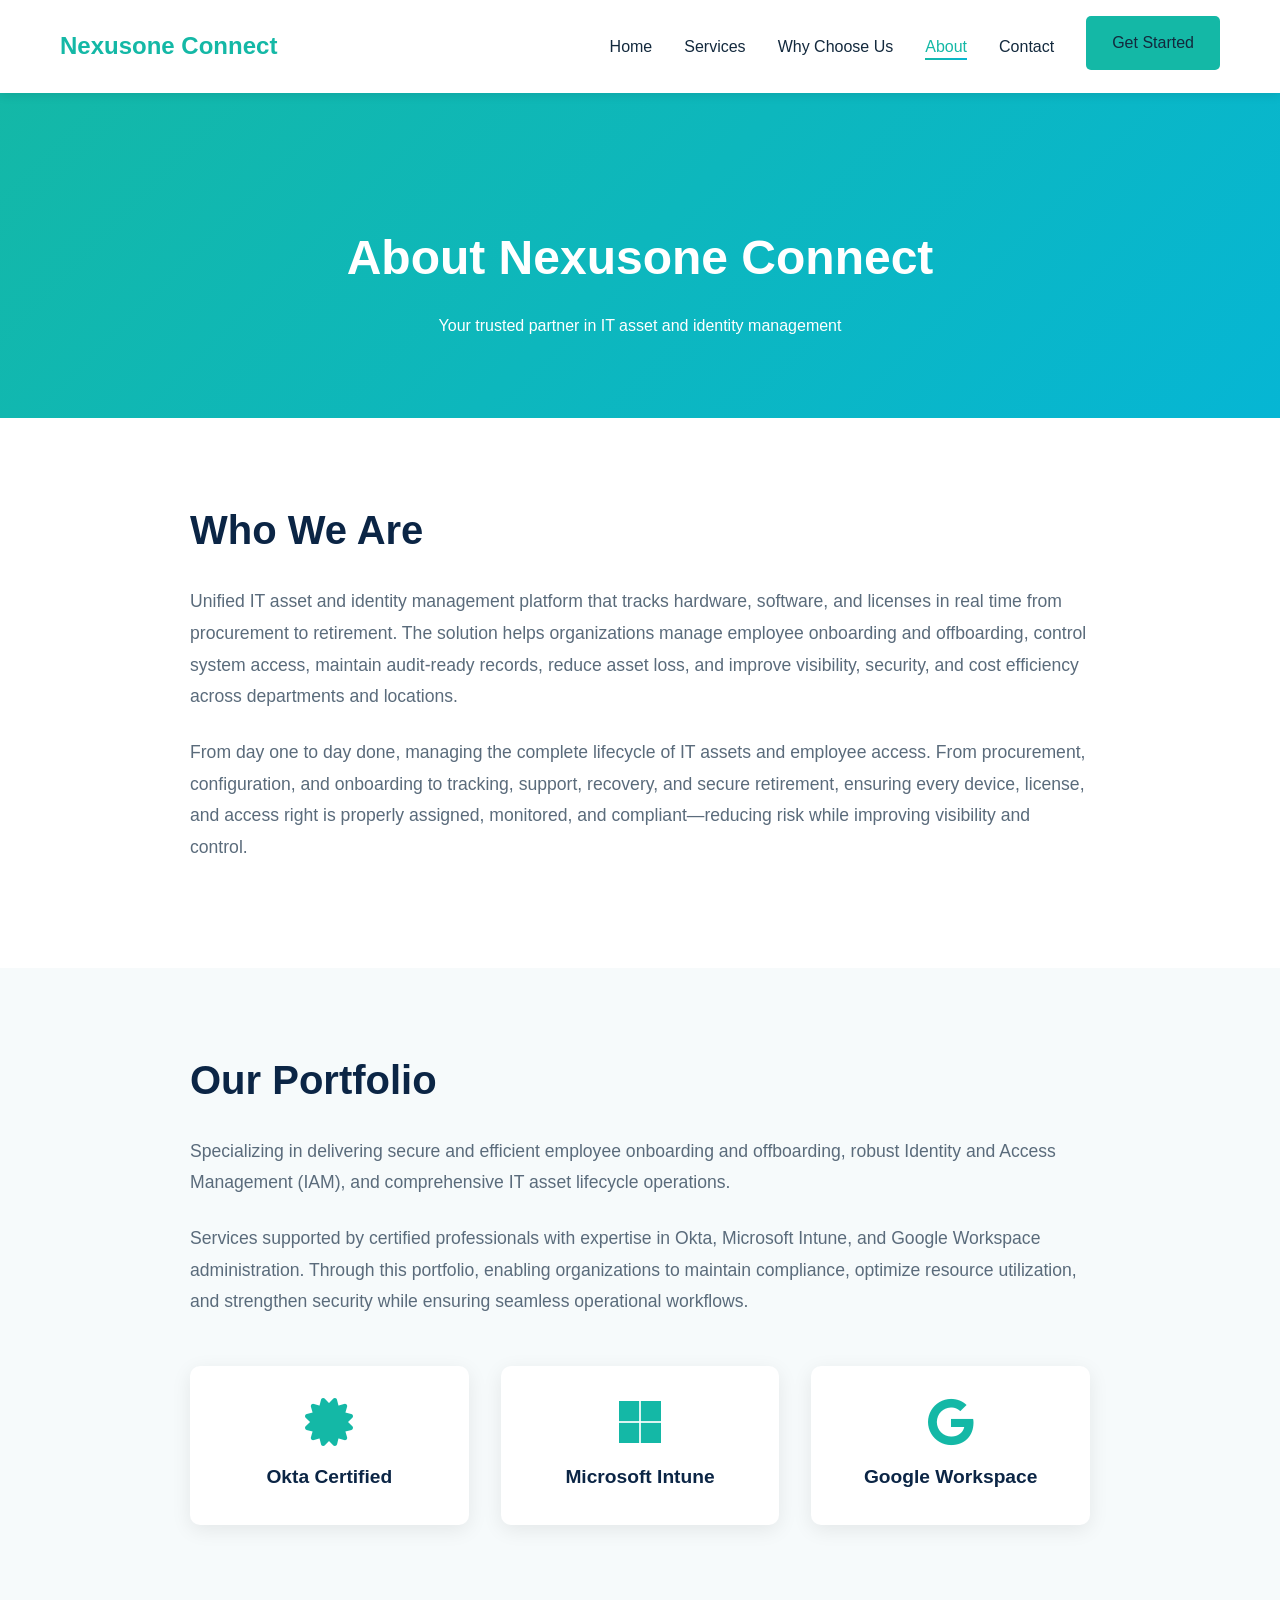
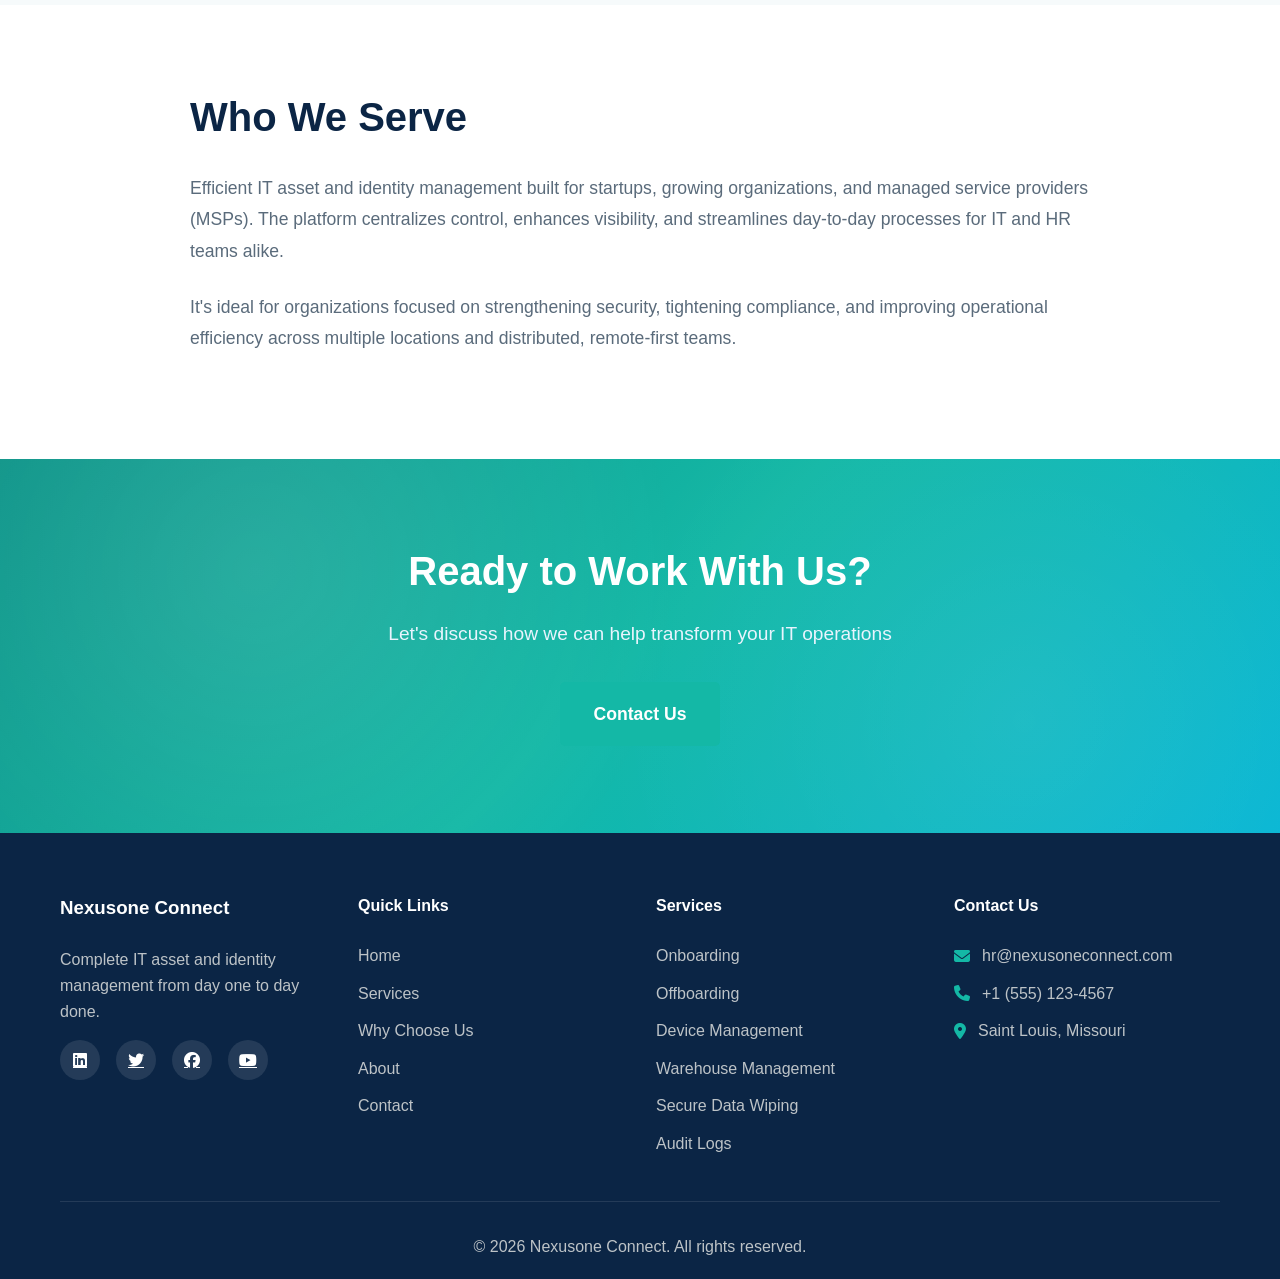
==== commit 5b431a16: "Remove stats section, update email/LinkedIn/location across all pages - Remove "Our Impact in Number" ====
--- a/about.html
+++ b/about.html
@@ -185,7 +185,7 @@
                     <h3>Nexusone Connect</h3>
                     <p>Complete IT asset and identity management from day one to day done.</p>
                     <div class="social-links">
-                        <a href="https://www.linkedin.com/company/nexusone" target="_blank" title="LinkedIn"><i class="fab fa-linkedin"></i></a>
+                        <a href="https://www.linkedin.com/in/nexusone-connect-4795b7424/?skipRedirect=true" target="_blank" title="LinkedIn"><i class="fab fa-linkedin"></i></a>
                         <a href="https://twitter.com/nexusone" target="_blank" title="Twitter"><i class="fab fa-twitter"></i></a>
                         <a href="https://www.facebook.com/nexusone" target="_blank" title="Facebook"><i class="fab fa-facebook"></i></a>
                         <a href="https://www.youtube.com/@nexusone" target="_blank" title="YouTube"><i class="fab fa-youtube"></i></a>
@@ -215,9 +215,9 @@
                 <div class="footer-col">
                     <h4>Contact Us</h4>
                     <ul class="contact-info">
-                        <li><i class="fas fa-envelope"></i> info@nexusoneconnect.com</li>
+                        <li><i class="fas fa-envelope"></i> hr@nexusoneconnect.com</li>
                         <li><i class="fas fa-phone"></i> +1 (555) 123-4567</li>
-                        <li><i class="fas fa-map-marker-alt"></i> San Francisco, CA</li>
+                        <li><i class="fas fa-map-marker-alt"></i> Saint Louis, Missouri</li>
                     </ul>
                 </div>
             </div>
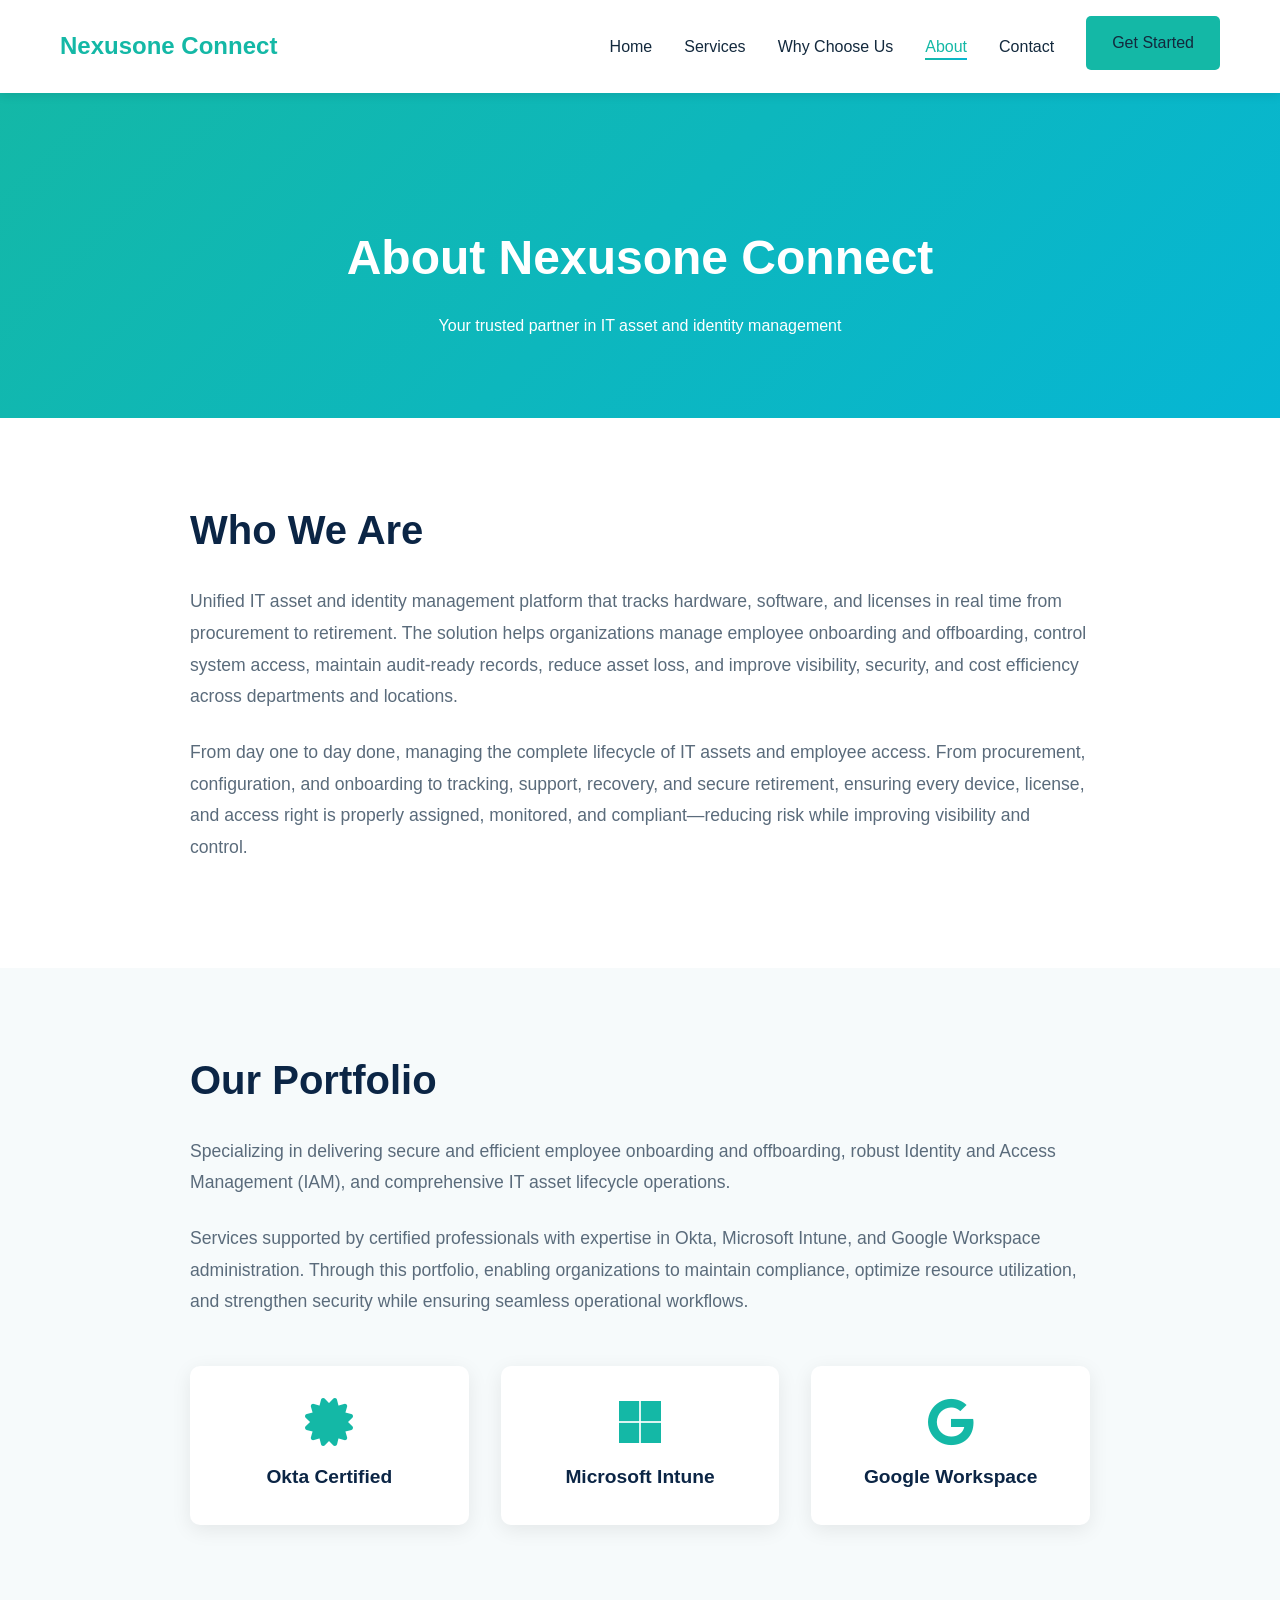
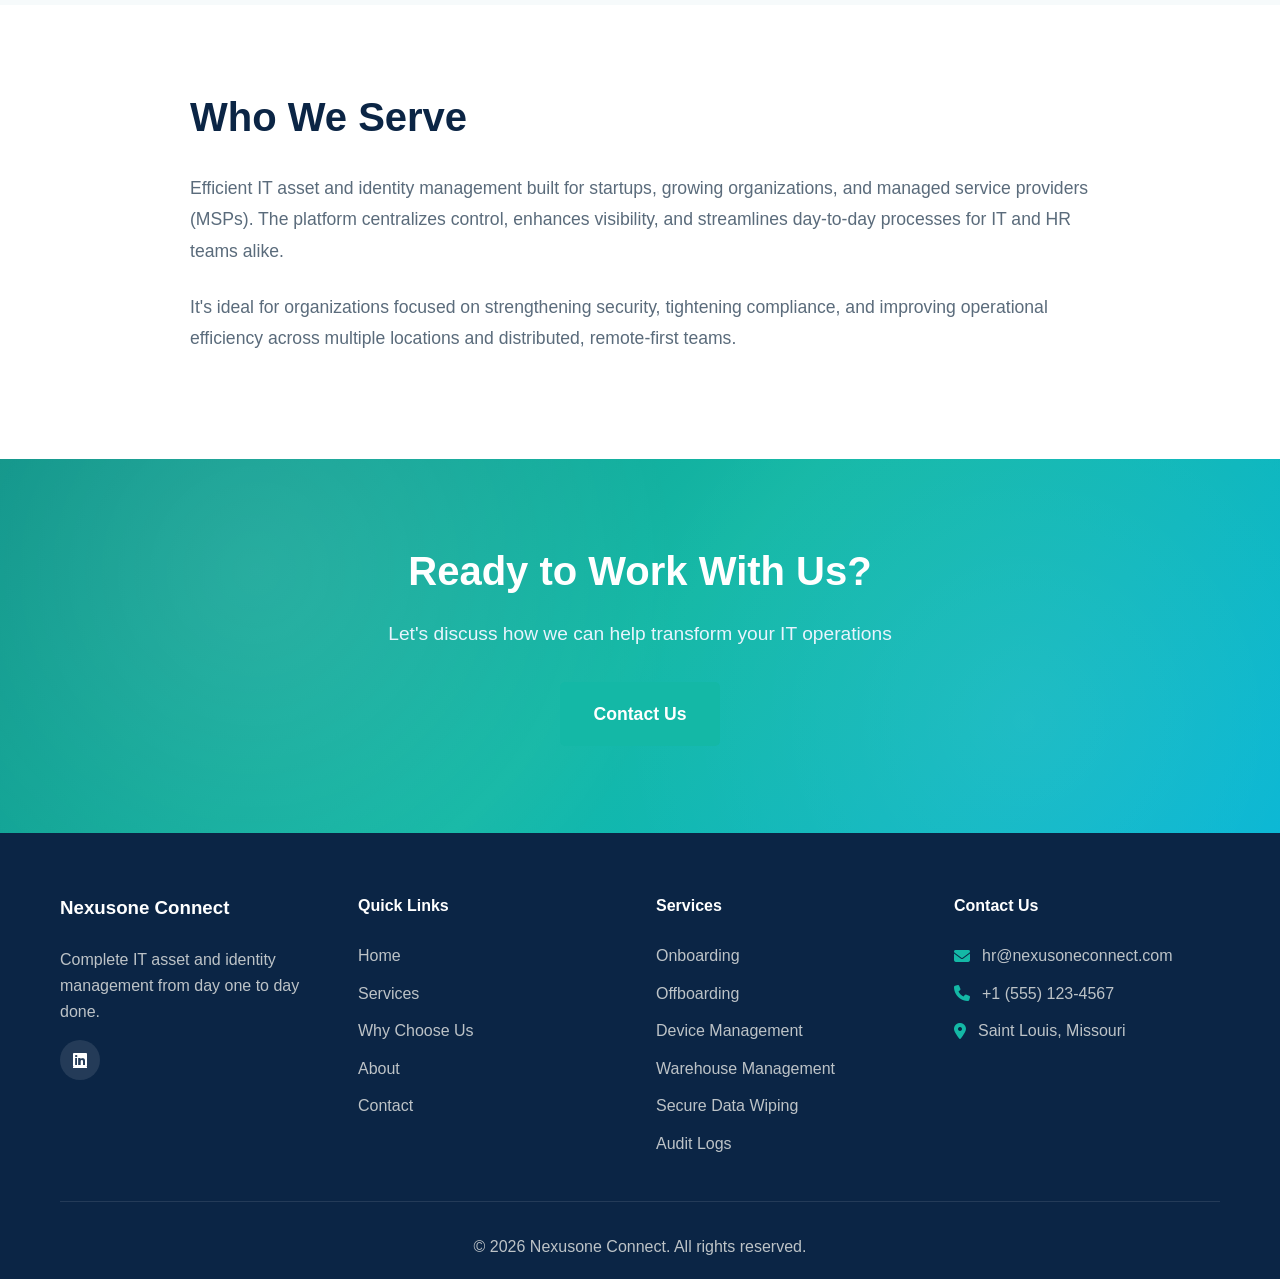
==== commit 84166cb8: "Remove invalid social links (Twitter, Facebook, YouTube) from all pages Keep only LinkedIn. No Insta" ====
--- a/about.html
+++ b/about.html
@@ -186,9 +186,6 @@
                     <p>Complete IT asset and identity management from day one to day done.</p>
                     <div class="social-links">
                         <a href="https://www.linkedin.com/in/nexusone-connect-4795b7424/?skipRedirect=true" target="_blank" title="LinkedIn"><i class="fab fa-linkedin"></i></a>
-                        <a href="https://twitter.com/nexusone" target="_blank" title="Twitter"><i class="fab fa-twitter"></i></a>
-                        <a href="https://www.facebook.com/nexusone" target="_blank" title="Facebook"><i class="fab fa-facebook"></i></a>
-                        <a href="https://www.youtube.com/@nexusone" target="_blank" title="YouTube"><i class="fab fa-youtube"></i></a>
                     </div>
                 </div>
                 <div class="footer-col">
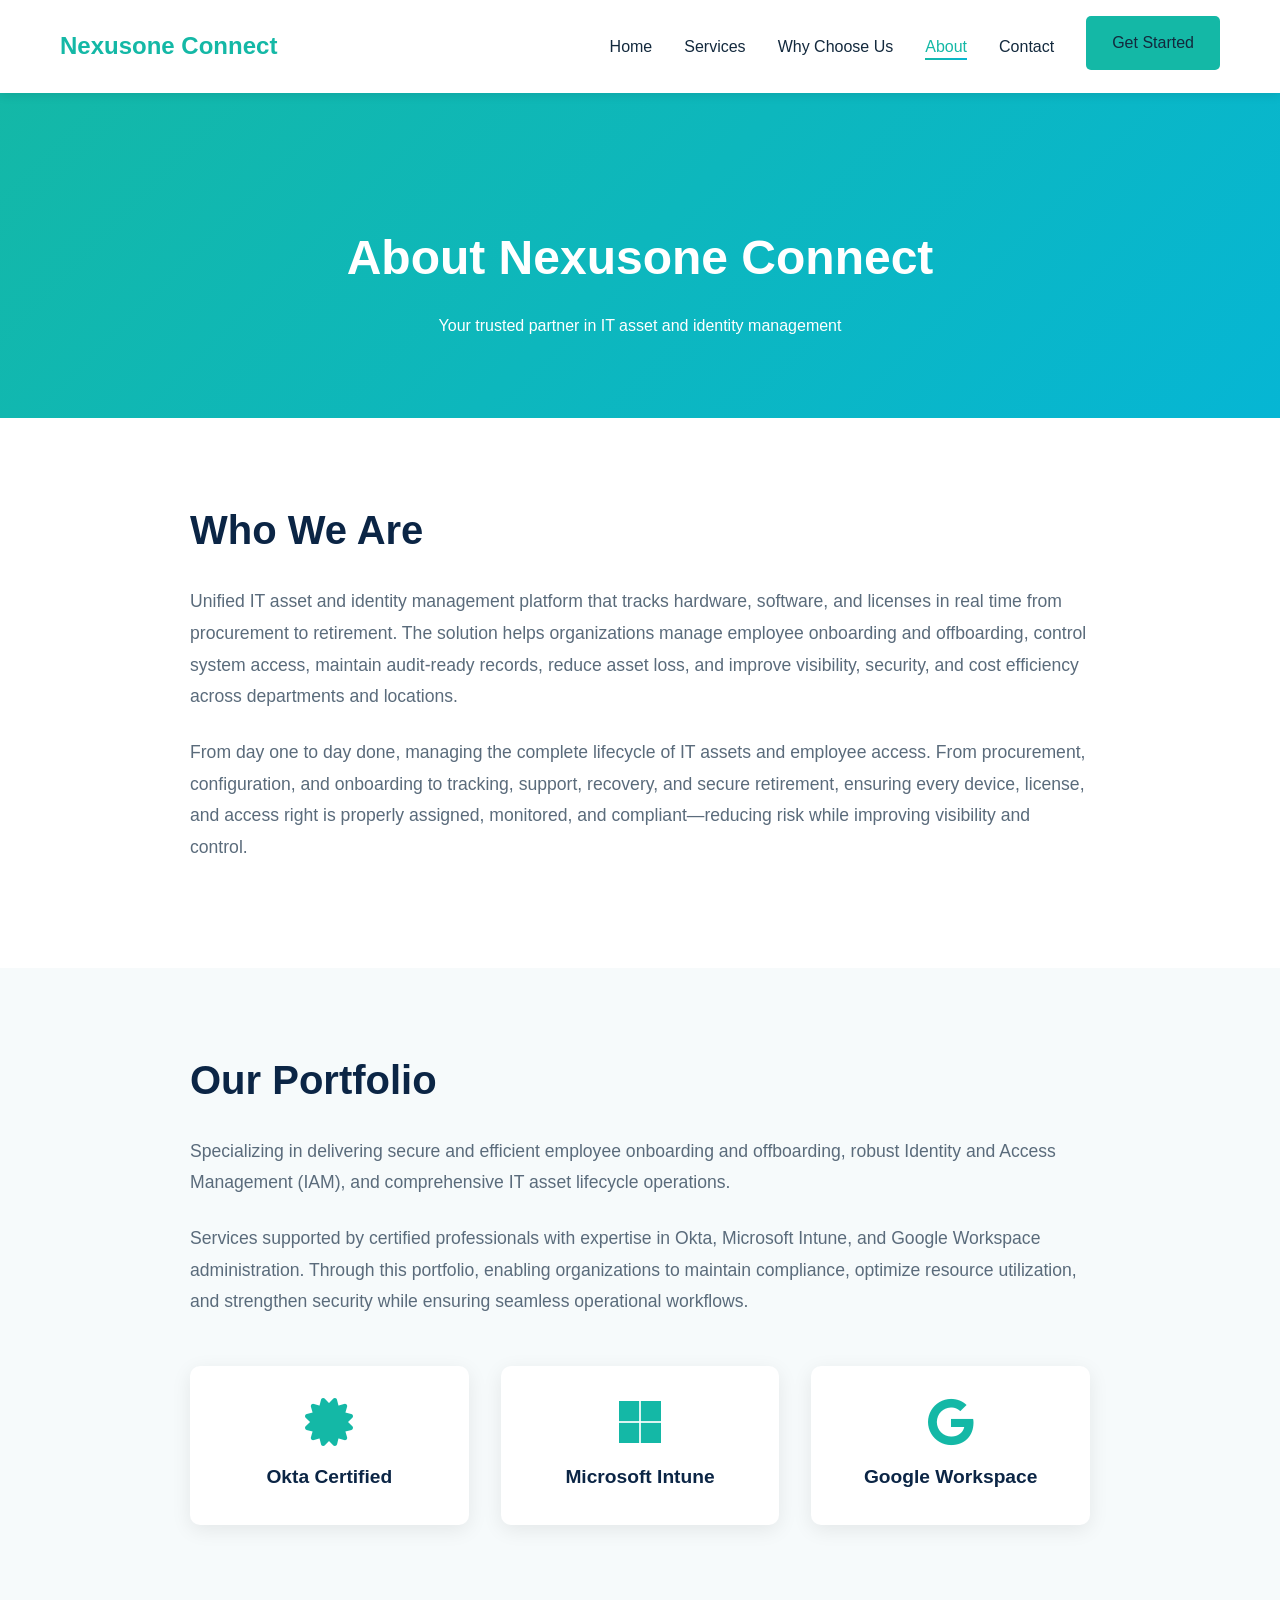
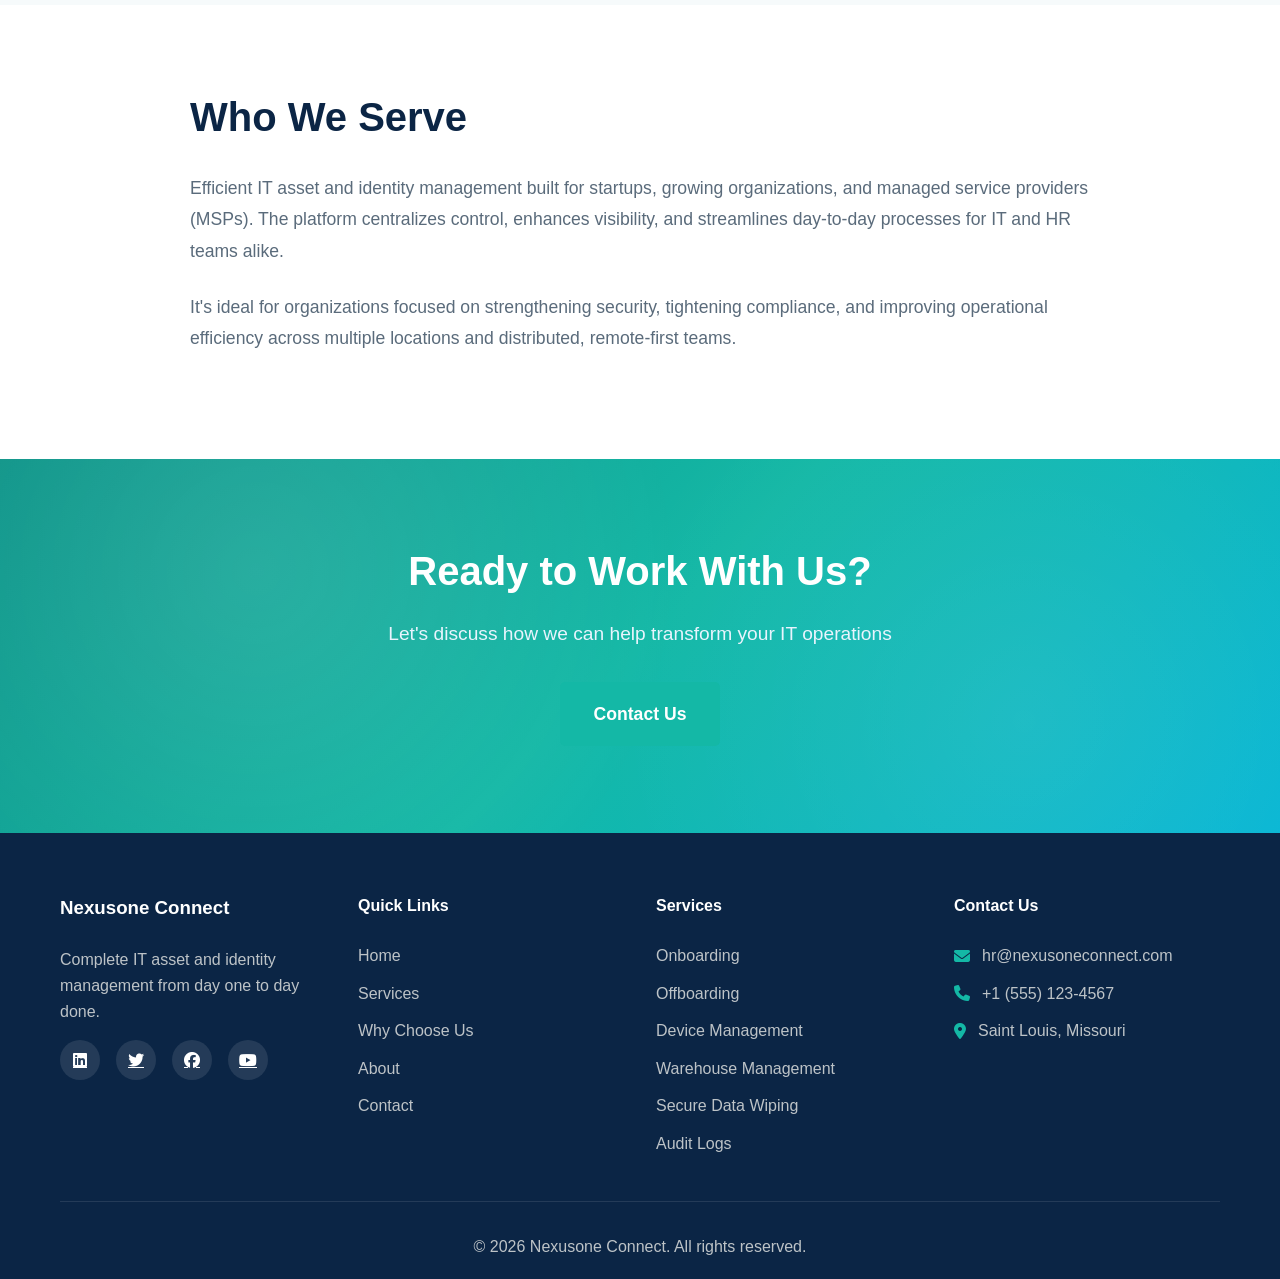
==== commit 8da245bd: "Restore Twitter, Facebook, YouTube icons with placeholder links Icons are visible but href="#" — lin" ====
--- a/about.html
+++ b/about.html
@@ -186,6 +186,9 @@
                     <p>Complete IT asset and identity management from day one to day done.</p>
                     <div class="social-links">
                         <a href="https://www.linkedin.com/in/nexusone-connect-4795b7424/?skipRedirect=true" target="_blank" title="LinkedIn"><i class="fab fa-linkedin"></i></a>
+                        <a href="#" title="Twitter"><i class="fab fa-twitter"></i></a>
+                        <a href="#" title="Facebook"><i class="fab fa-facebook"></i></a>
+                        <a href="#" title="YouTube"><i class="fab fa-youtube"></i></a>
                     </div>
                 </div>
                 <div class="footer-col">
